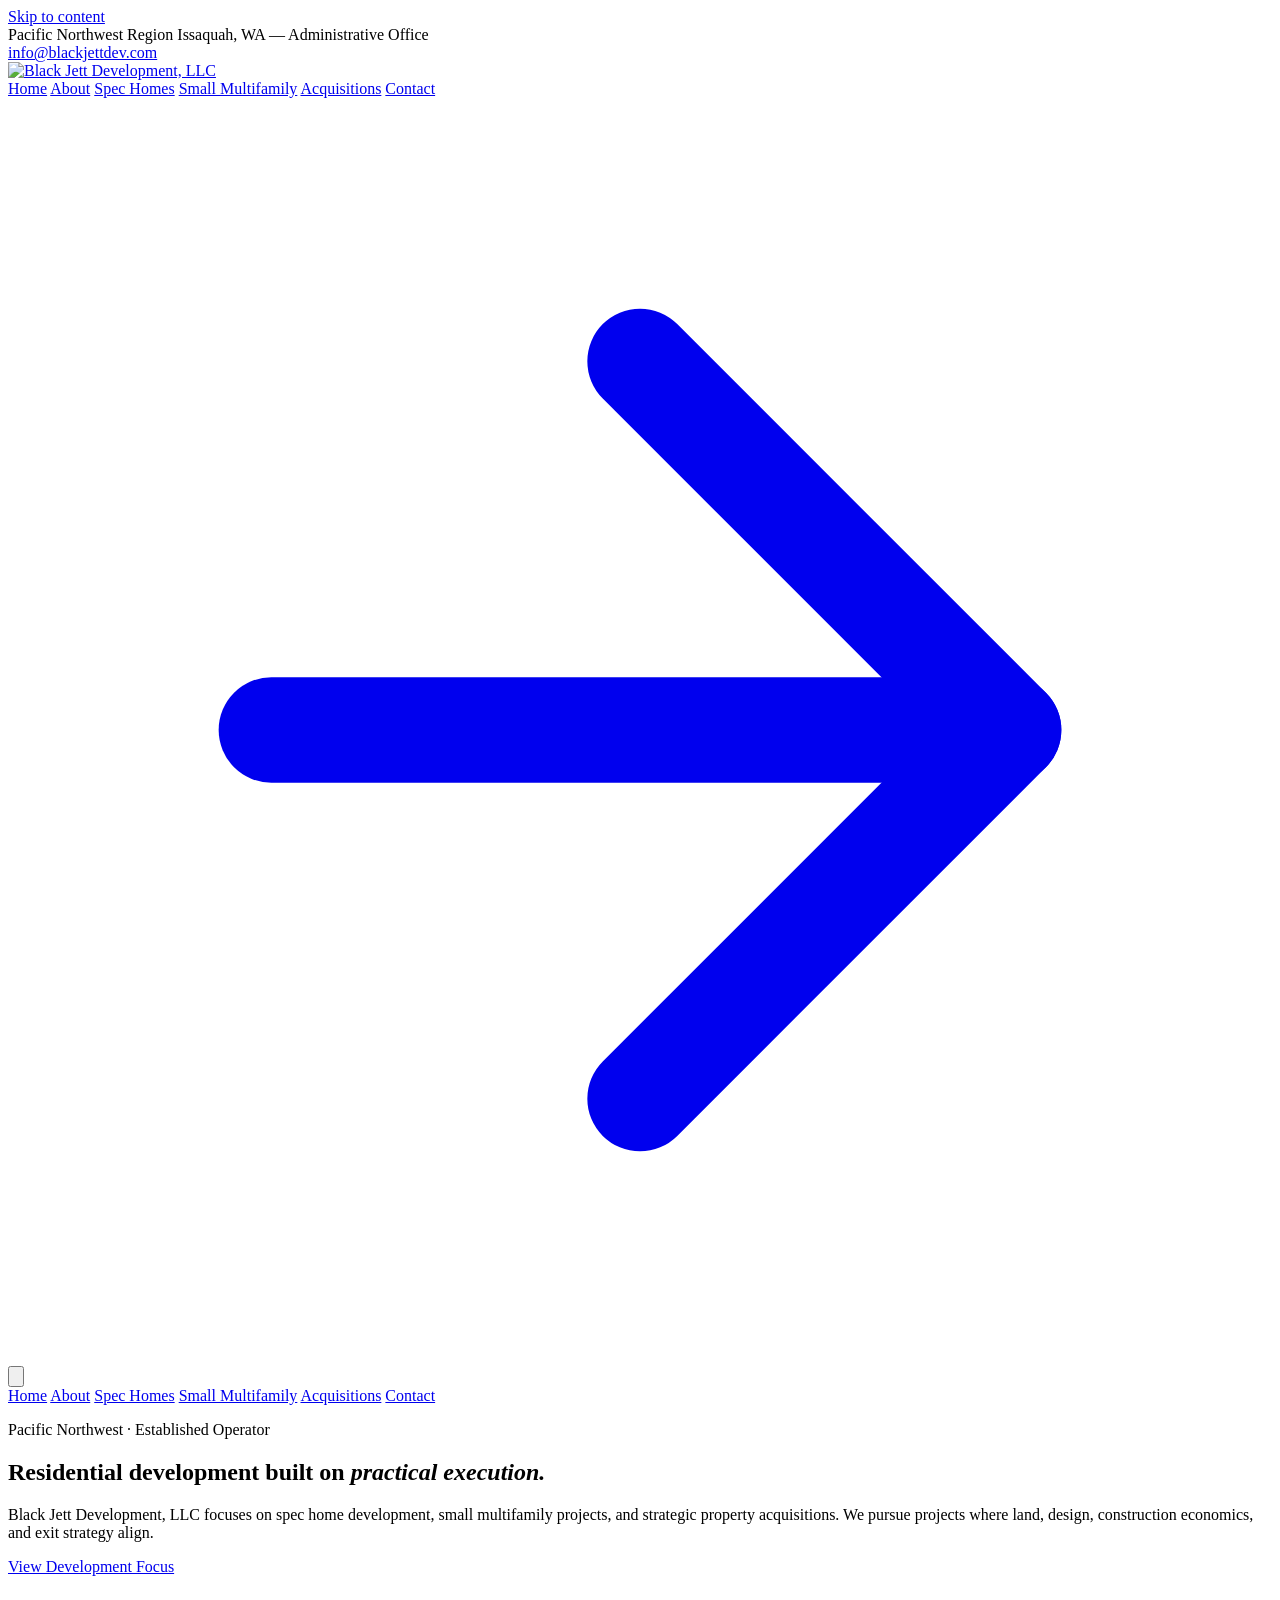
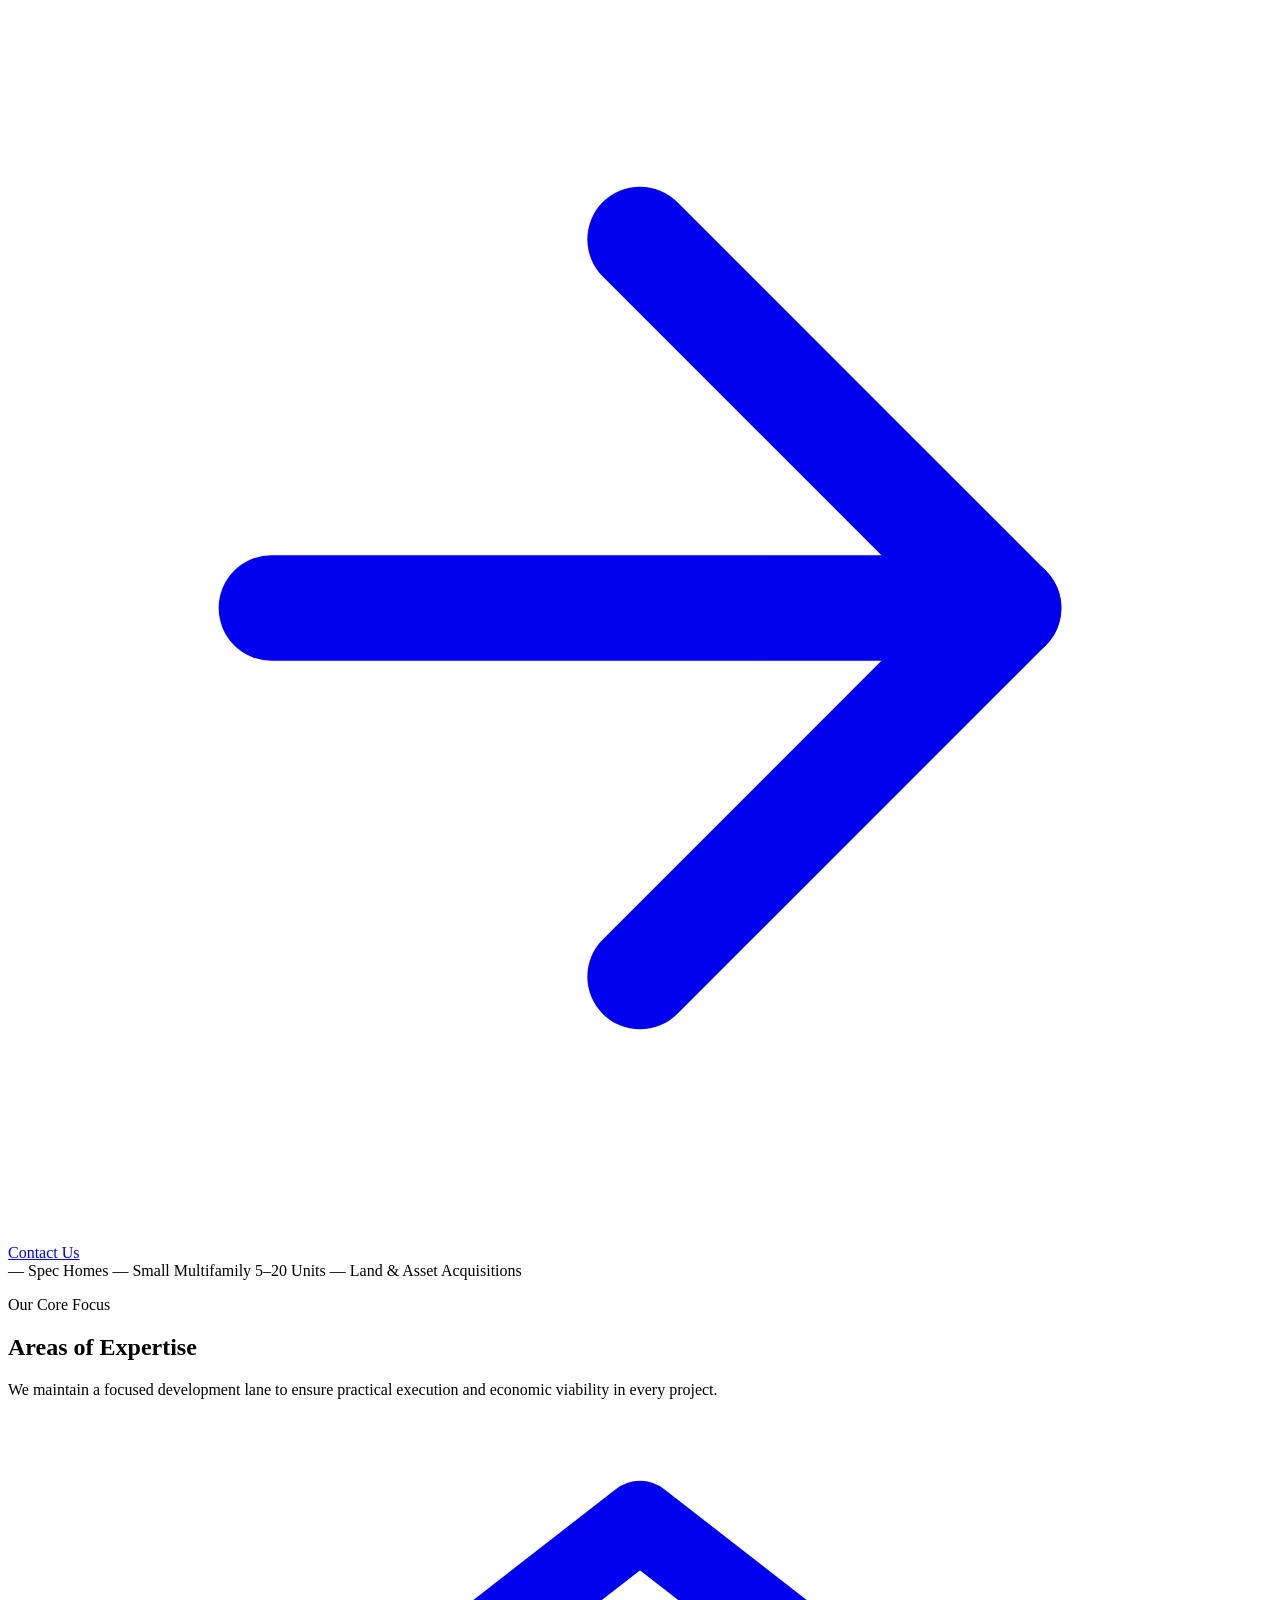
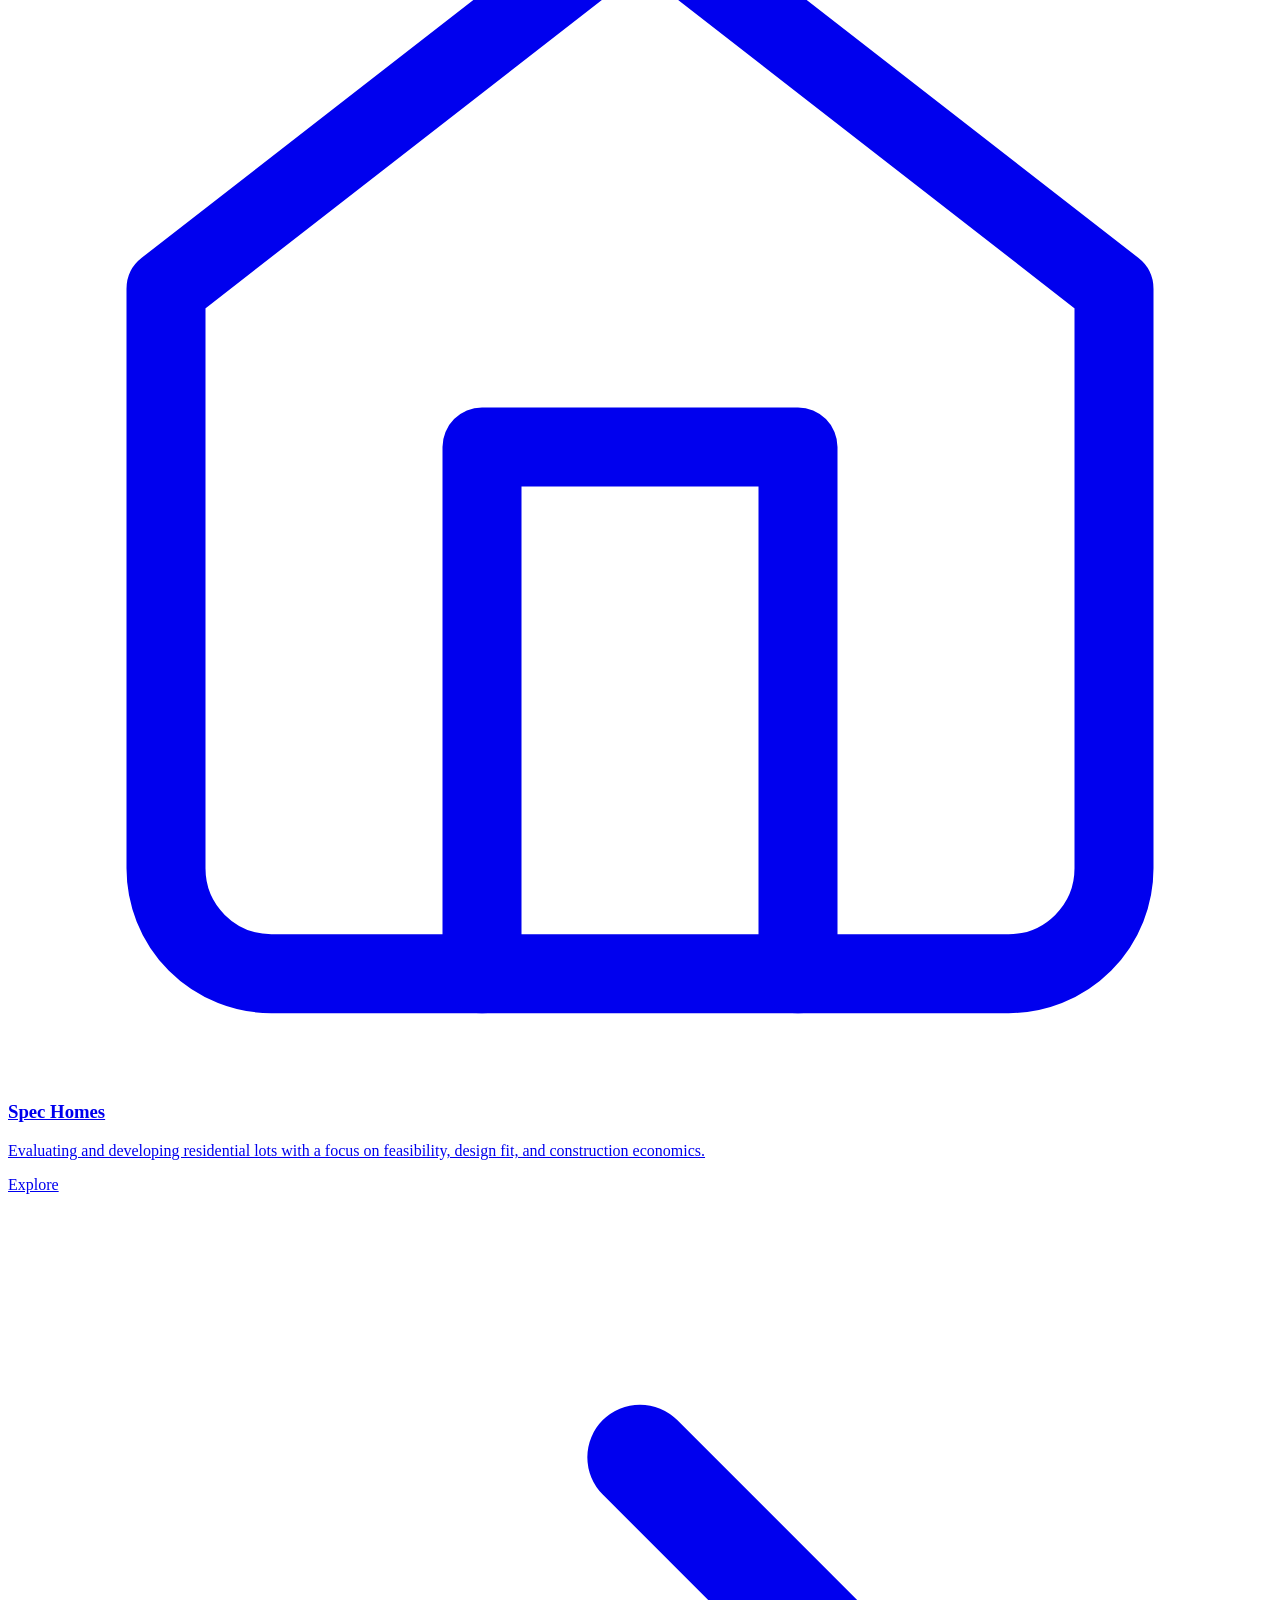
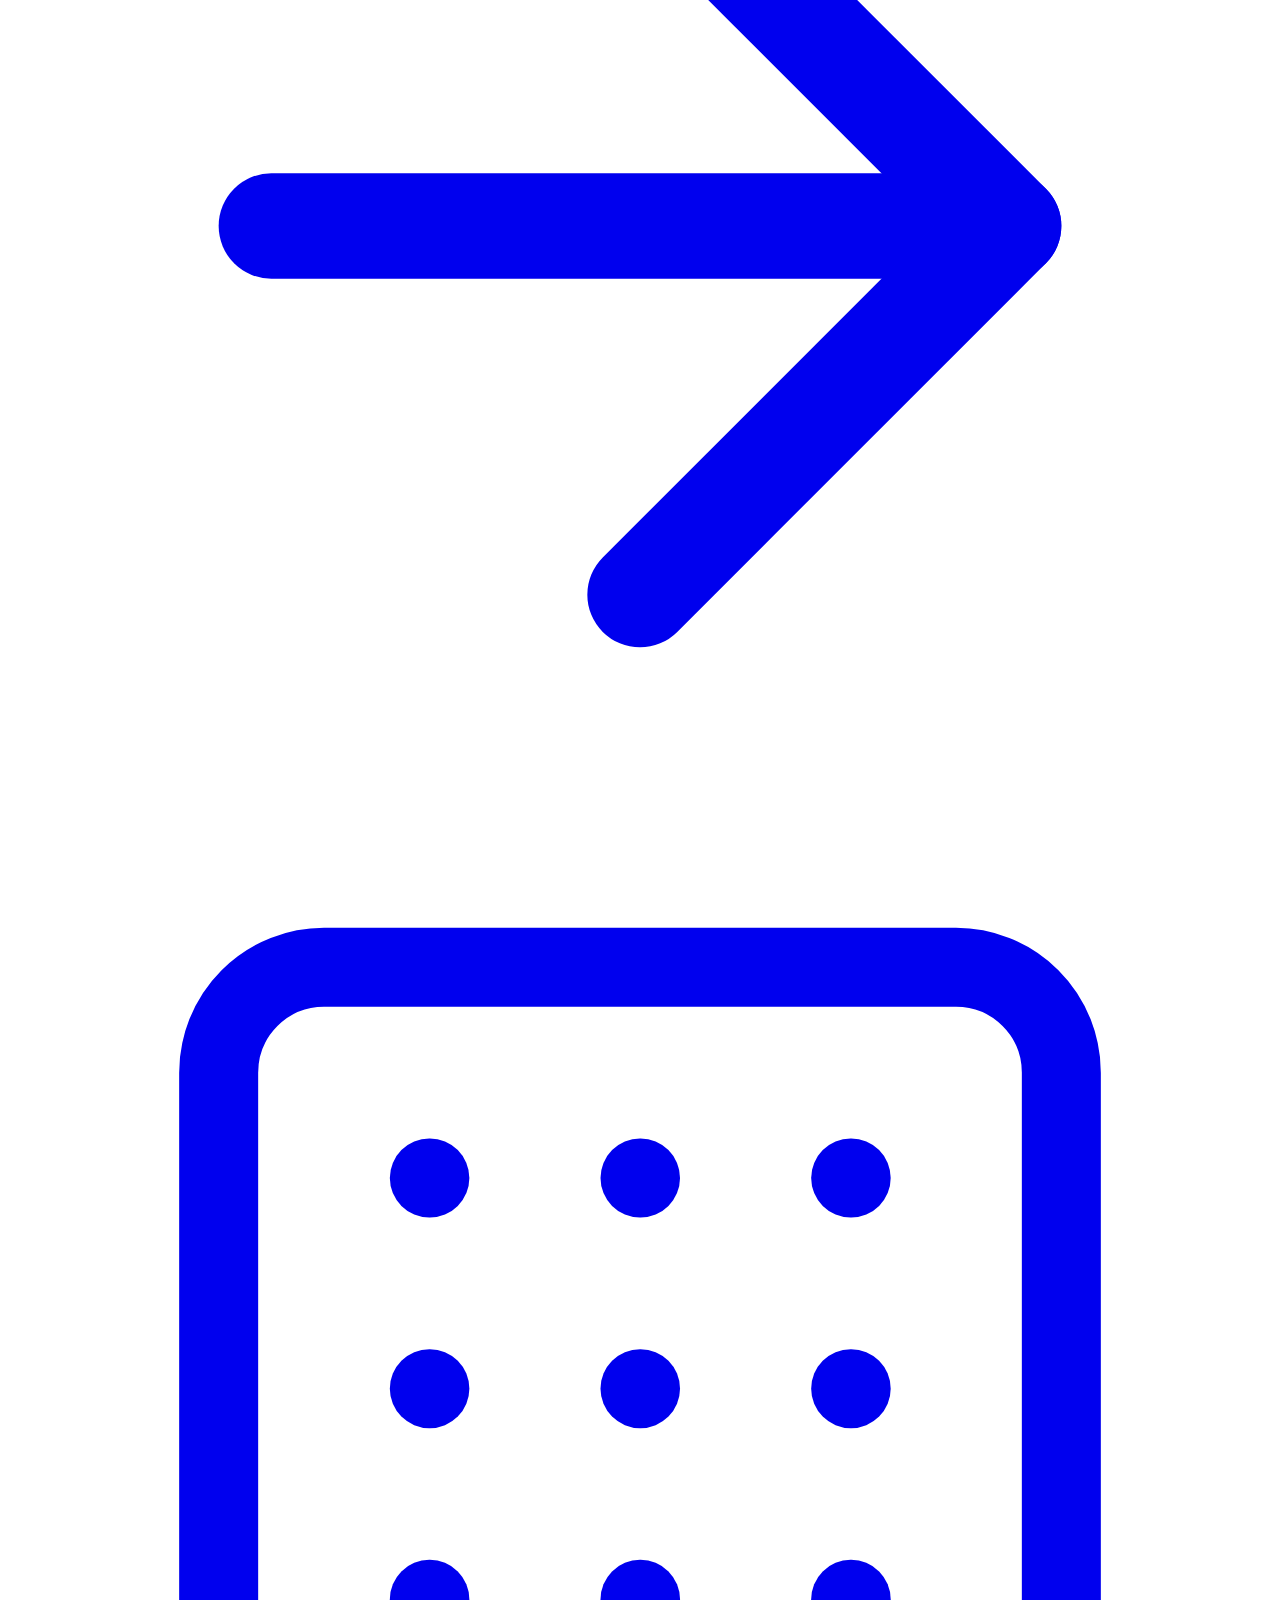
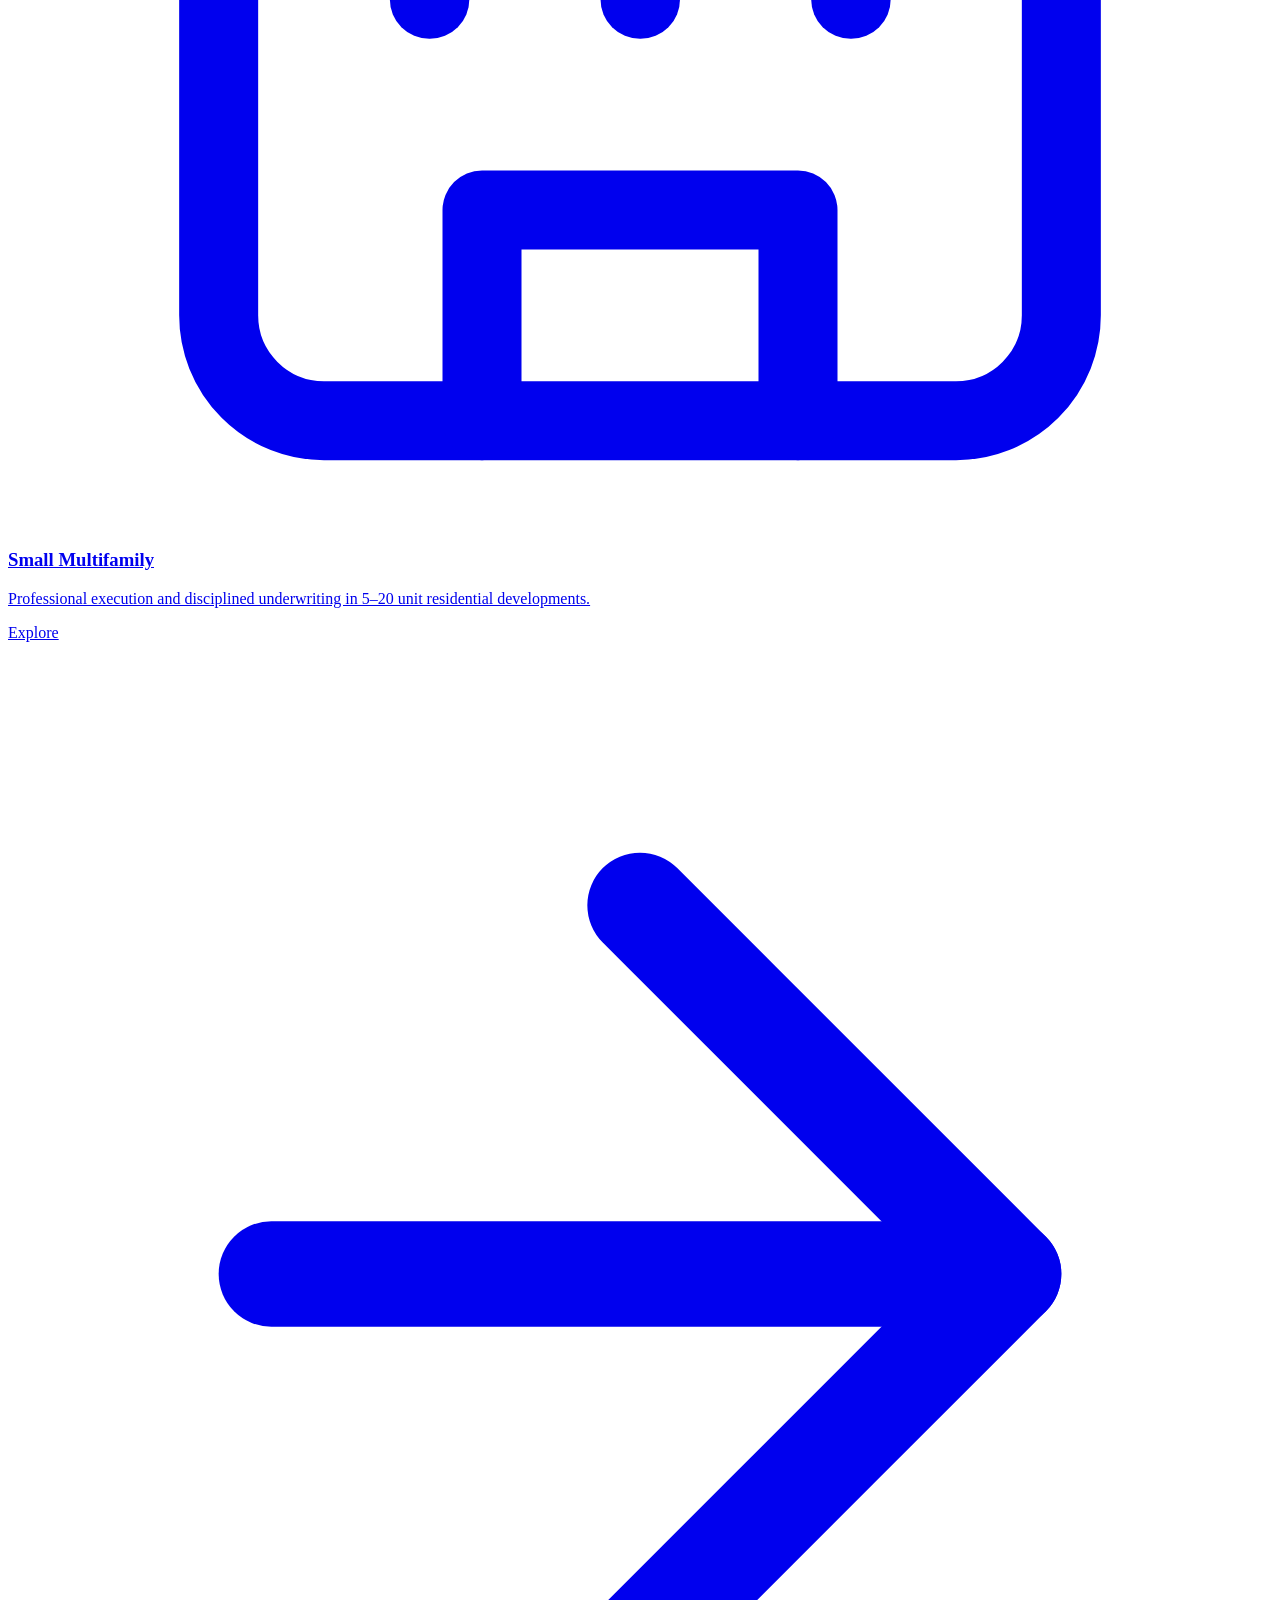
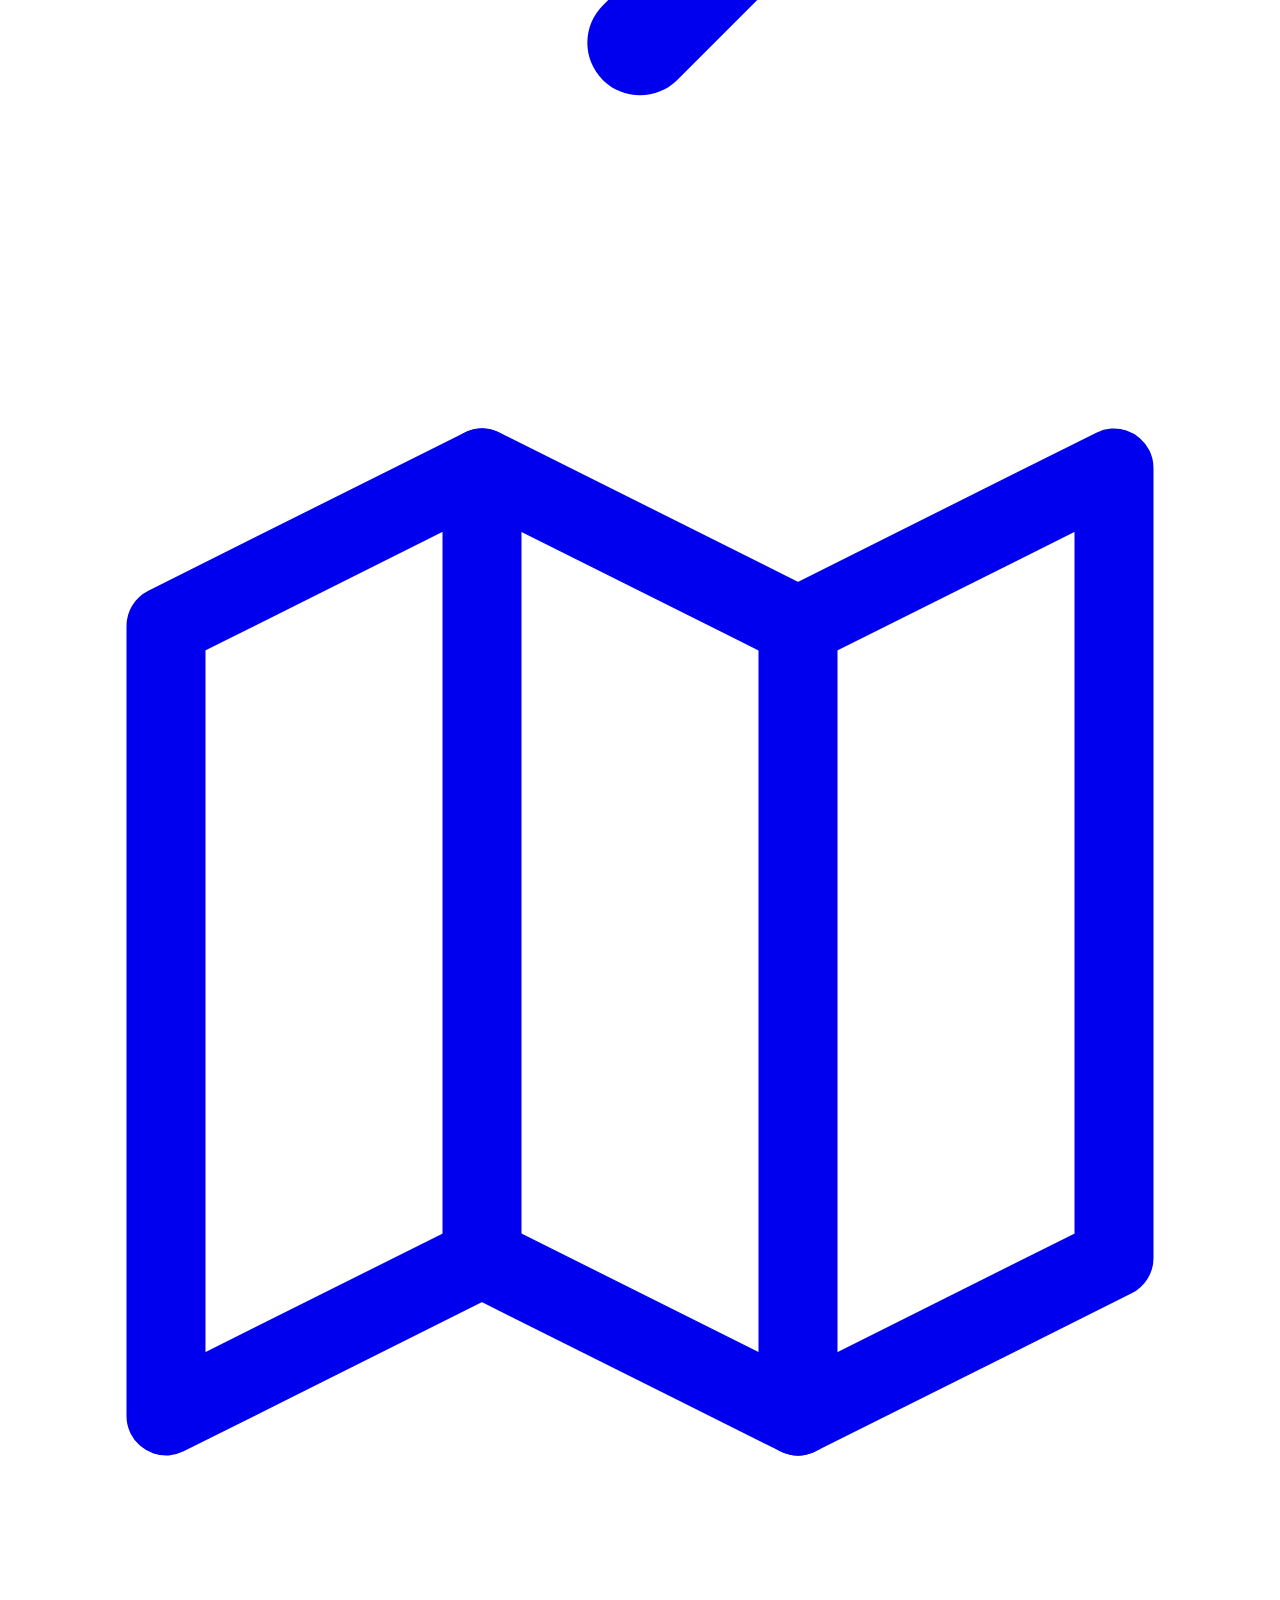
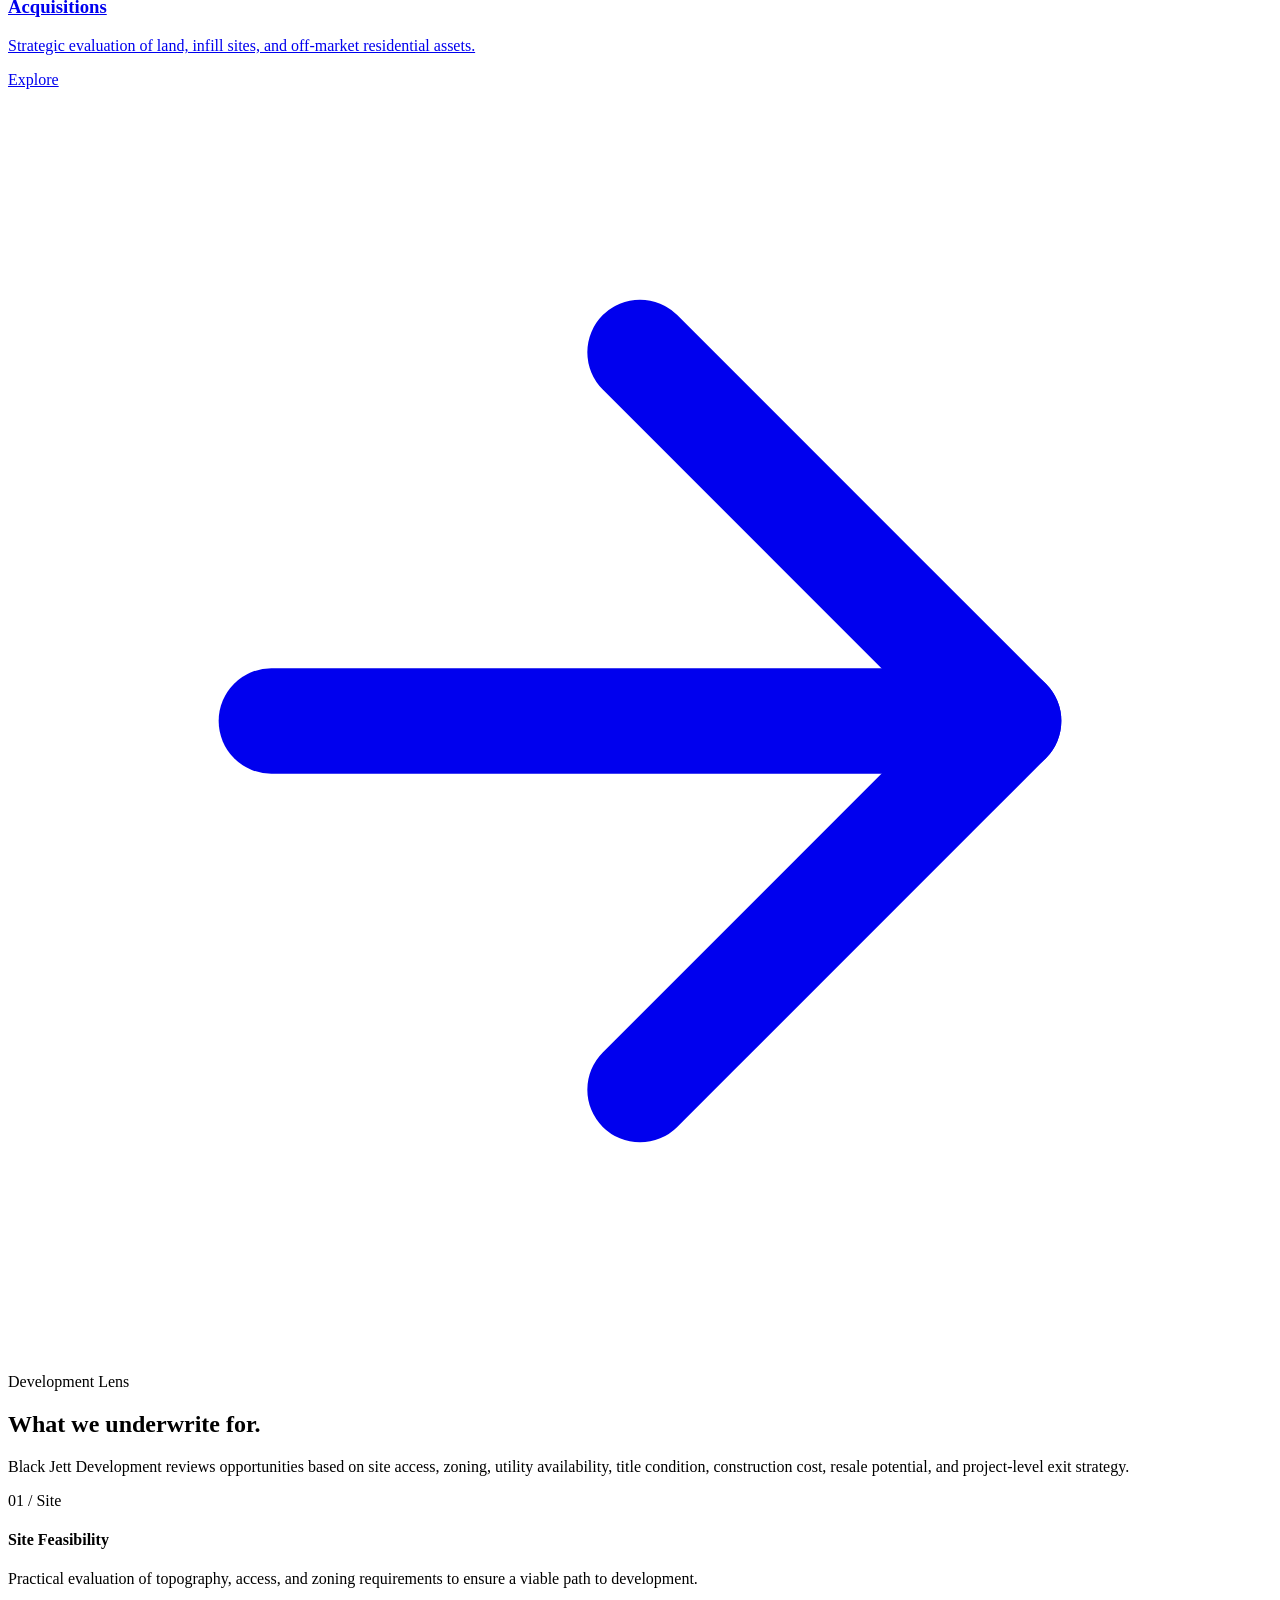
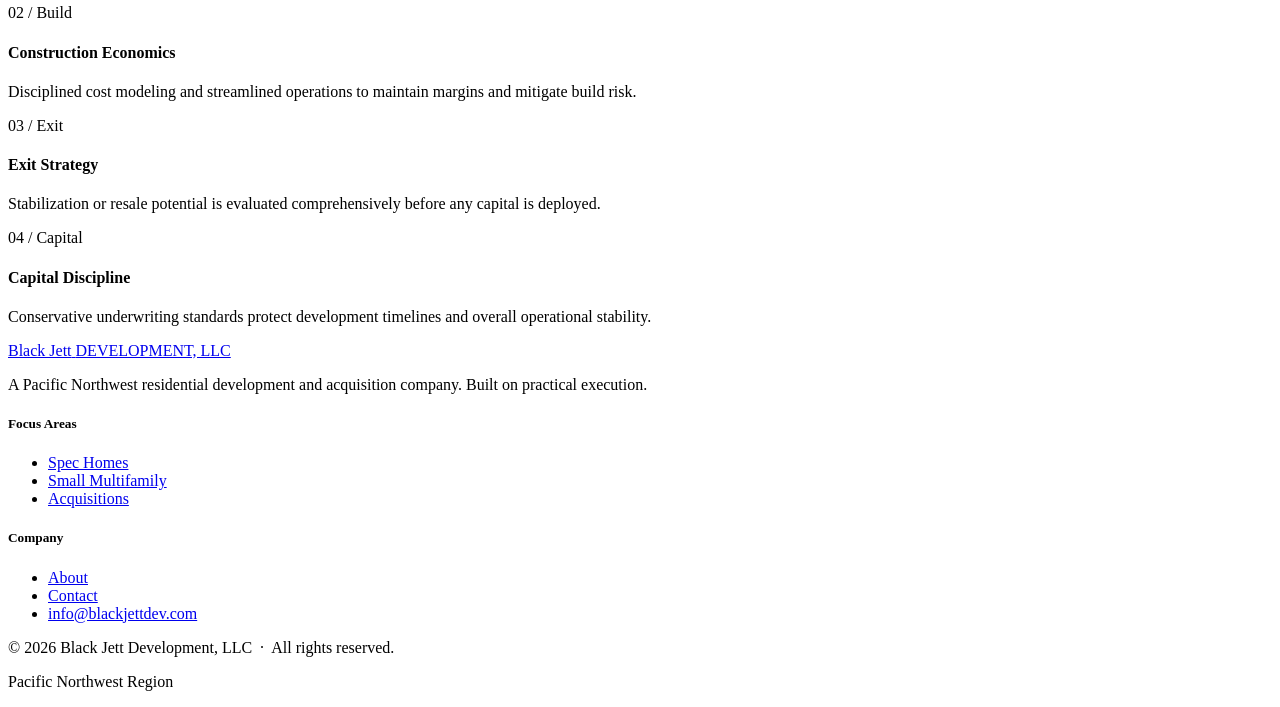
==== index.html @ 03ad82ea "Initial Black Jett Development website" ====
<!DOCTYPE html>
<html lang="en">
<head>
  <meta charset="UTF-8">
  <meta name="viewport" content="width=device-width, initial-scale=1">

  <!-- Primary -->
  <title>Black Jett Development, LLC — Residential Development & Acquisitions</title>
  <meta name="description" content="Black Jett Development, LLC is a Pacific Northwest residential development and acquisition company focused on spec homes, small multifamily projects, and strategic property acquisitions.">
  <meta name="author" content="Black Jett Development, LLC">
  <meta name="theme-color" content="#0F1629">
  <link rel="canonical" href="https://blackjettdev.com/">

  <!-- Open Graph -->
  <meta property="og:type" content="website">
  <meta property="og:title" content="Black Jett Development, LLC">
  <meta property="og:description" content="Residential development and acquisition company focused on spec homes, small multifamily projects, and strategic property acquisitions.">
  <meta property="og:url" content="https://blackjettdev.com/">
  <meta property="og:image" content="https://blackjettdev.com/assets/img/og-image.png">
  <meta property="og:site_name" content="Black Jett Development, LLC">

  <!-- Twitter -->
  <meta name="twitter:card" content="summary_large_image">
  <meta name="twitter:title" content="Black Jett Development, LLC">
  <meta name="twitter:description" content="Residential development and acquisition company focused on spec homes, small multifamily, and strategic property acquisitions.">
  <meta name="twitter:image" content="https://blackjettdev.com/assets/img/og-image.png">

  <!-- Icons -->
  <link rel="icon" type="image/png" href="/assets/img/bjd-logo.png">
  <link rel="apple-touch-icon" href="/assets/img/bjd-logo.png">

  <!-- Stylesheet -->
    <link rel="preload" href="/assets/fonts/plex-sans-400.woff2" as="font" type="font/woff2" crossorigin>
  <link rel="preload" href="/assets/fonts/fraunces-600-normal.woff2" as="font" type="font/woff2" crossorigin>
  <link rel="stylesheet" href="/assets/css/styles.css">
  <!-- Structured data: Organization -->
  <script type="application/ld+json">
  {
    "@context": "https://schema.org",
    "@type": "Organization",
    "name": "Black Jett Development, LLC",
    "url": "https://blackjettdev.com/",
    "logo": "https://blackjettdev.com/assets/img/bjd-logo.png",
    "description": "Residential development and acquisition company focused on spec homes, small multifamily projects, and strategic property acquisitions.",
    "areaServed": "Pacific Northwest, United States",
    "address": {
      "@type": "PostalAddress",
      "streetAddress": "14401 Issaquah-Hobart Rd SE, Suite 205E",
      "addressLocality": "Issaquah",
      "addressRegion": "WA",
      "postalCode": "98027",
      "addressCountry": "US"
    },
    "contactPoint": {
      "@type": "ContactPoint",
      "contactType": "general inquiries",
      "email": "info@blackjettdev.com"
    }
  }
  </script>
</head>
<body>
  <a class="skip-link" href="#main">Skip to content</a>

  <!-- ============== Header ============================== -->
  <header class="site-header">
    <div class="utility-bar">
      <div class="container">
        <div class="utility-meta">
          <span>Pacific Northwest Region</span>
          <span class="dot" aria-hidden="true"></span>
          <span>Issaquah, WA — Administrative Office</span>
        </div>
        <a href="mailto:info@blackjettdev.com">info@blackjettdev.com</a>
      </div>
    </div>

    <nav class="container nav" aria-label="Primary">
      <a href="/" class="brand" aria-label="Black Jett Development, LLC — Home">
        <img src="/assets/img/bjd-logo.png" alt="Black Jett Development, LLC">
      </a>

      <div class="nav-menu">
        <a href="/" class="is-active">Home</a>
        <a href="/about/">About</a>
        <a href="/spec-homes/">Spec Homes</a>
        <a href="/small-multifamily/">Small Multifamily</a>
        <a href="/acquisitions/">Acquisitions</a>
        <a href="/contact/" class="nav-cta">Contact
          <svg viewBox="0 0 24 24" fill="none" stroke="currentColor" stroke-width="2" stroke-linecap="round" stroke-linejoin="round" aria-hidden="true"><path d="M5 12h14"/><path d="m12 5 7 7-7 7"/></svg>
        </a>
      </div>

      <button class="nav-toggle" data-nav-toggle aria-controls="mobile-menu" aria-expanded="false" aria-label="Toggle navigation menu">
        <svg data-icon="menu" viewBox="0 0 24 24" fill="none" stroke="currentColor" stroke-width="1.75" stroke-linecap="round" stroke-linejoin="round"><line x1="4" y1="7" x2="20" y2="7"/><line x1="4" y1="12" x2="20" y2="12"/><line x1="4" y1="17" x2="20" y2="17"/></svg>
        <svg data-icon="close" style="display:none" viewBox="0 0 24 24" fill="none" stroke="currentColor" stroke-width="1.75" stroke-linecap="round" stroke-linejoin="round"><path d="M18 6 6 18"/><path d="m6 6 12 12"/></svg>
      </button>
    </nav>

    <div class="mobile-menu" id="mobile-menu" data-mobile-menu>
      <div class="container">
        <a href="/" class="is-active">Home</a>
        <a href="/about/">About</a>
        <a href="/spec-homes/">Spec Homes</a>
        <a href="/small-multifamily/">Small Multifamily</a>
        <a href="/acquisitions/">Acquisitions</a>
        <a href="/contact/">Contact</a>
      </div>
    </div>
  </header>

  <main id="main">

    <!-- ============== Hero ============================== -->
    <section class="hero">
      <div class="container">
        <div class="hero-content">
          <p class="eyebrow hero-eyebrow">Pacific Northwest &middot; Established Operator</p>
          <h1>Residential development built on <em>practical execution.</em></h1>
          <p class="hero-lede">
            Black Jett Development, LLC focuses on spec home development, small multifamily projects, and strategic property acquisitions. We pursue projects where land, design, construction economics, and exit strategy align.
          </p>
          <div class="hero-actions">
            <a href="/about/" class="btn btn--primary">
              View Development Focus
              <svg viewBox="0 0 24 24" fill="none" stroke="currentColor" stroke-width="2" stroke-linecap="round" stroke-linejoin="round" aria-hidden="true"><path d="M5 12h14"/><path d="m12 5 7 7-7 7"/></svg>
            </a>
            <a href="/contact/" class="btn btn--ghost">Contact Us</a>
          </div>
        </div>
      </div>

      <div class="hero-meta" aria-hidden="true">
        <span class="meta-line">— Spec Homes</span>
        <span class="meta-line">— Small Multifamily 5–20 Units</span>
        <span class="meta-line">— Land &amp; Asset Acquisitions</span>
      </div>
    </section>

    <!-- ============== Areas of Expertise ============================== -->
    <section class="section section--blueprint-grid">
      <div class="container">
        <header class="section-head section-head--center">
          <p class="eyebrow">Our Core Focus</p>
          <h2>Areas of Expertise</h2>
          <p class="lede">
            We maintain a focused development lane to ensure practical execution and economic viability in every project.
          </p>
        </header>

        <div class="focus-grid">
          <a href="/spec-homes/" class="focus-card">
            <div class="icon" aria-hidden="true">
              <svg viewBox="0 0 24 24" fill="none" stroke="currentColor" stroke-width="1.5" stroke-linecap="round" stroke-linejoin="round"><path d="m3 9 9-7 9 7v11a2 2 0 0 1-2 2H5a2 2 0 0 1-2-2z"/><polyline points="9 22 9 12 15 12 15 22"/></svg>
            </div>
            <h3>Spec Homes</h3>
            <p>Evaluating and developing residential lots with a focus on feasibility, design fit, and construction economics.</p>
            <span class="arrow">Explore <svg viewBox="0 0 24 24" fill="none" stroke="currentColor" stroke-width="2" stroke-linecap="round" stroke-linejoin="round"><path d="M5 12h14"/><path d="m12 5 7 7-7 7"/></svg></span>
          </a>

          <a href="/small-multifamily/" class="focus-card">
            <div class="icon" aria-hidden="true">
              <svg viewBox="0 0 24 24" fill="none" stroke="currentColor" stroke-width="1.5" stroke-linecap="round" stroke-linejoin="round"><rect width="16" height="20" x="4" y="2" rx="2"/><path d="M9 22v-4h6v4"/><path d="M8 6h.01"/><path d="M16 6h.01"/><path d="M12 6h.01"/><path d="M12 10h.01"/><path d="M12 14h.01"/><path d="M16 10h.01"/><path d="M16 14h.01"/><path d="M8 10h.01"/><path d="M8 14h.01"/></svg>
            </div>
            <h3>Small Multifamily</h3>
            <p>Professional execution and disciplined underwriting in 5–20 unit residential developments.</p>
            <span class="arrow">Explore <svg viewBox="0 0 24 24" fill="none" stroke="currentColor" stroke-width="2" stroke-linecap="round" stroke-linejoin="round"><path d="M5 12h14"/><path d="m12 5 7 7-7 7"/></svg></span>
          </a>

          <a href="/acquisitions/" class="focus-card">
            <div class="icon" aria-hidden="true">
              <svg viewBox="0 0 24 24" fill="none" stroke="currentColor" stroke-width="1.5" stroke-linecap="round" stroke-linejoin="round"><polygon points="3 6 9 3 15 6 21 3 21 18 15 21 9 18 3 21"/><line x1="9" y1="3" x2="9" y2="18"/><line x1="15" y1="6" x2="15" y2="21"/></svg>
            </div>
            <h3>Acquisitions</h3>
            <p>Strategic evaluation of land, infill sites, and off-market residential assets.</p>
            <span class="arrow">Explore <svg viewBox="0 0 24 24" fill="none" stroke="currentColor" stroke-width="2" stroke-linecap="round" stroke-linejoin="round"><path d="M5 12h14"/><path d="m12 5 7 7-7 7"/></svg></span>
          </a>
        </div>
      </div>
    </section>

    <!-- ============== Development Lens ============================== -->
    <section class="section section--paper">
      <div class="container">
        <header class="section-head section-head--center">
          <p class="eyebrow">Development Lens</p>
          <h2>What we underwrite for.</h2>
          <p class="lede">
            Black Jett Development reviews opportunities based on site access, zoning, utility availability, title condition, construction cost, resale potential, and project-level exit strategy.
          </p>
        </header>

        <div class="criteria-grid">
          <article class="criteria">
            <span class="num">01 / Site</span>
            <h4>Site Feasibility</h4>
            <p>Practical evaluation of topography, access, and zoning requirements to ensure a viable path to development.</p>
          </article>
          <article class="criteria">
            <span class="num">02 / Build</span>
            <h4>Construction Economics</h4>
            <p>Disciplined cost modeling and streamlined operations to maintain margins and mitigate build risk.</p>
          </article>
          <article class="criteria">
            <span class="num">03 / Exit</span>
            <h4>Exit Strategy</h4>
            <p>Stabilization or resale potential is evaluated comprehensively before any capital is deployed.</p>
          </article>
          <article class="criteria">
            <span class="num">04 / Capital</span>
            <h4>Capital Discipline</h4>
            <p>Conservative underwriting standards protect development timelines and overall operational stability.</p>
          </article>
        </div>
      </div>
    </section>

  </main>

  <!-- ============== Footer ============================== -->
  <footer class="site-footer">
    <div class="container">
      <div class="footer-top">
        <div class="footer-brand">
          <a href="/" class="footer-wordmark" aria-label="Black Jett Development, LLC — Home">
            <span class="wm-name">Black Jett</span>
            <span class="wm-tag">DEVELOPMENT, LLC</span>
          </a>
          <p>A Pacific Northwest residential development and acquisition company. Built on practical execution.</p>
        </div>
        <div class="footer-col">
          <h5>Focus Areas</h5>
          <ul>
            <li><a href="/spec-homes/">Spec Homes</a></li>
            <li><a href="/small-multifamily/">Small Multifamily</a></li>
            <li><a href="/acquisitions/">Acquisitions</a></li>
          </ul>
        </div>
        <div class="footer-col">
          <h5>Company</h5>
          <ul>
            <li><a href="/about/">About</a></li>
            <li><a href="/contact/">Contact</a></li>
            <li><a href="mailto:info@blackjettdev.com">info@blackjettdev.com</a></li>
          </ul>
        </div>
      </div>
      <div class="footer-bottom">
        <p>&copy; <span data-year>2026</span> Black Jett Development, LLC &nbsp;·&nbsp; All rights reserved.</p>
        <p>Pacific Northwest Region</p>
      </div>
    </div>
  </footer>

  <script src="/assets/js/main.js" defer></script>
</body>
</html>
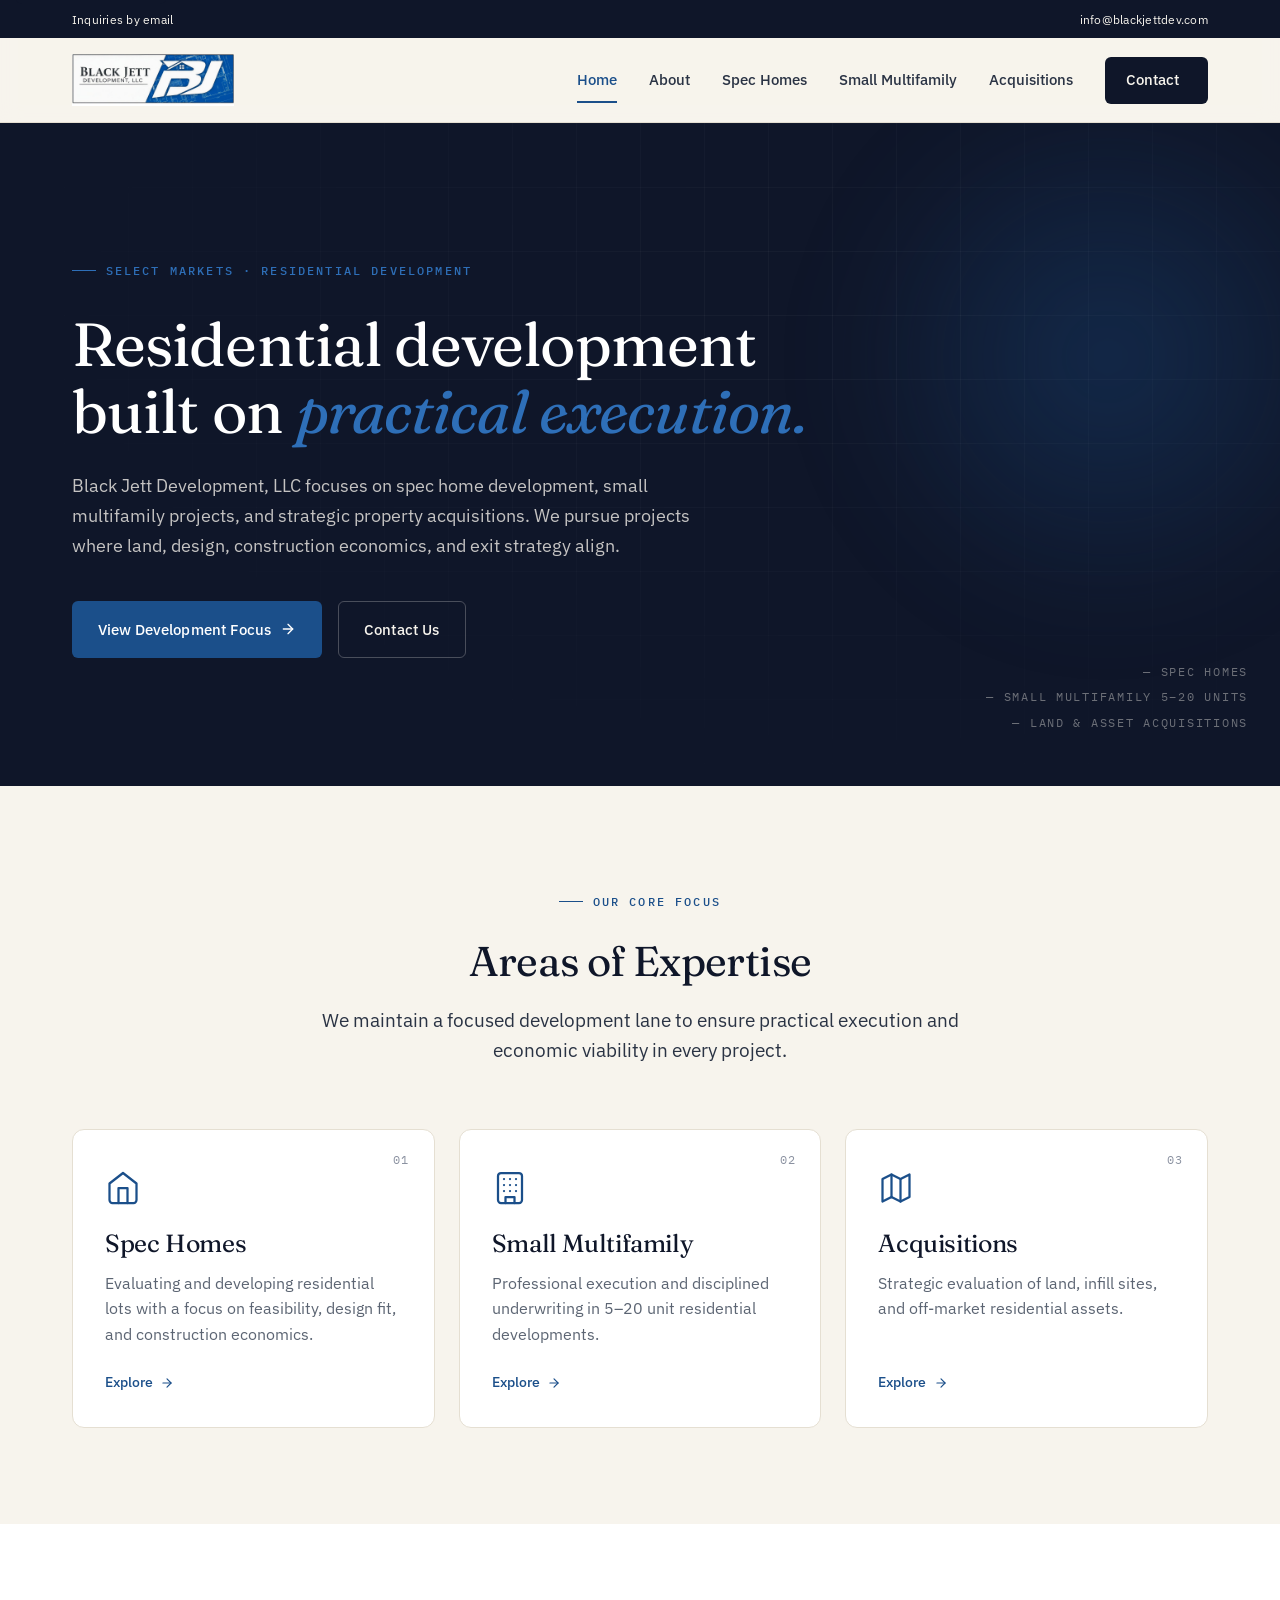
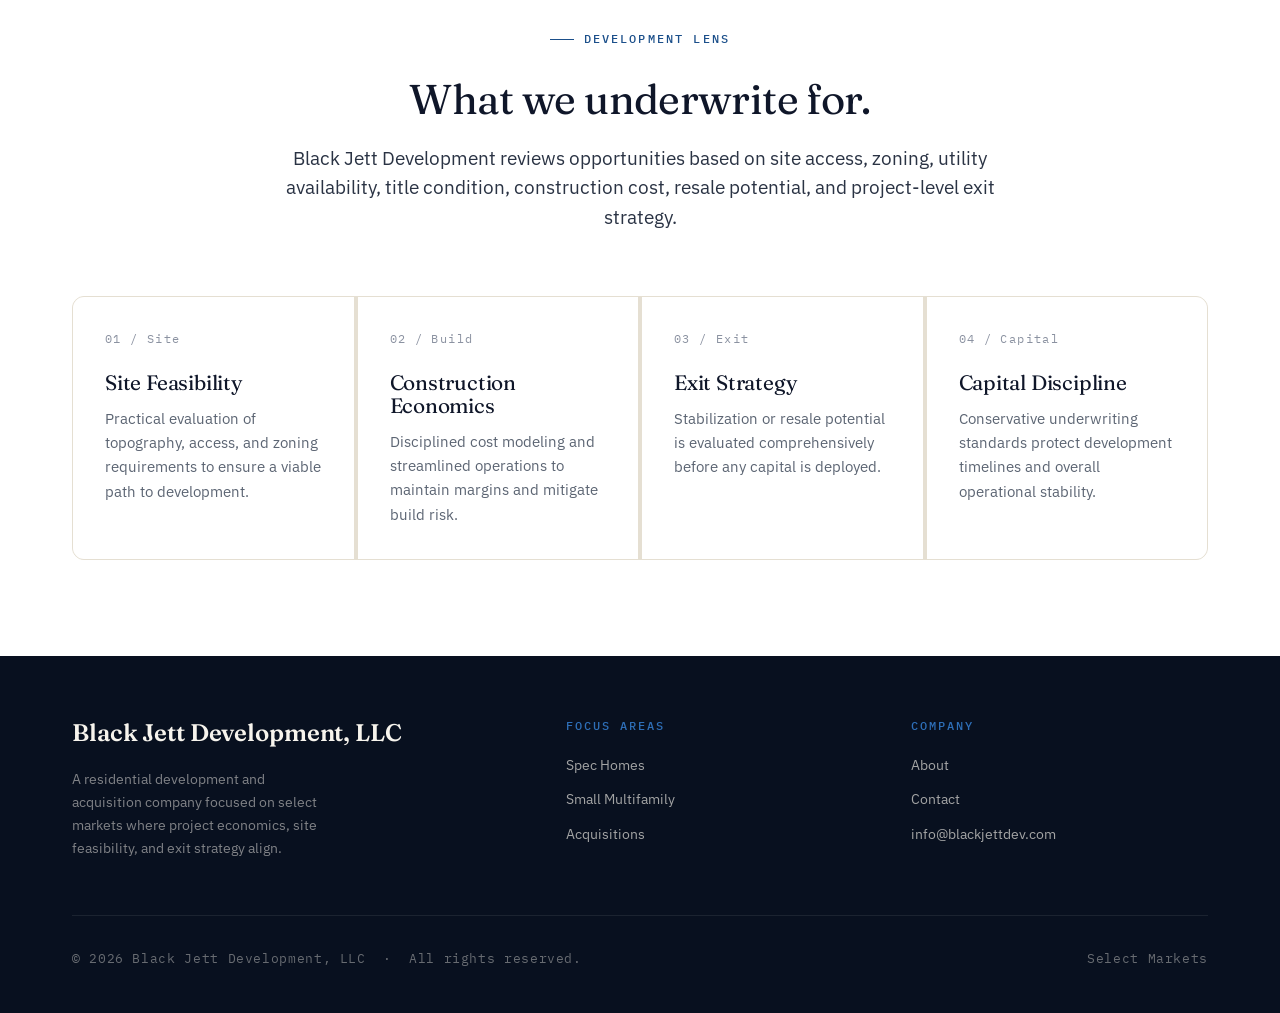
==== commit 7aae545e: "Fix directory structure" ====
--- a/index.html
+++ b/index.html
@@ -6,7 +6,7 @@
 
   <!-- Primary -->
   <title>Black Jett Development, LLC — Residential Development & Acquisitions</title>
-  <meta name="description" content="Black Jett Development, LLC is a Pacific Northwest residential development and acquisition company focused on spec homes, small multifamily projects, and strategic property acquisitions.">
+  <meta name="description" content="Black Jett Development, LLC is a residential development and acquisition company focused on spec homes, small multifamily projects, and strategic property acquisitions in select markets.">
   <meta name="author" content="Black Jett Development, LLC">
   <meta name="theme-color" content="#0F1629">
   <link rel="canonical" href="https://blackjettdev.com/">
@@ -42,7 +42,7 @@
     "url": "https://blackjettdev.com/",
     "logo": "https://blackjettdev.com/assets/img/bjd-logo.png",
     "description": "Residential development and acquisition company focused on spec homes, small multifamily projects, and strategic property acquisitions.",
-    "areaServed": "Pacific Northwest, United States",
+    "areaServed": "United States",
     "address": {
       "@type": "PostalAddress",
       "streetAddress": "14401 Issaquah-Hobart Rd SE, Suite 205E",
@@ -67,9 +67,7 @@
     <div class="utility-bar">
       <div class="container">
         <div class="utility-meta">
-          <span>Pacific Northwest Region</span>
-          <span class="dot" aria-hidden="true"></span>
-          <span>Issaquah, WA — Administrative Office</span>
+          <span>Inquiries by email</span>
         </div>
         <a href="mailto:info@blackjettdev.com">info@blackjettdev.com</a>
       </div>
@@ -115,7 +113,7 @@
     <section class="hero">
       <div class="container">
         <div class="hero-content">
-          <p class="eyebrow hero-eyebrow">Pacific Northwest &middot; Established Operator</p>
+          <p class="eyebrow hero-eyebrow">Select Markets &middot; Residential Development</p>
           <h1>Residential development built on <em>practical execution.</em></h1>
           <p class="hero-lede">
             Black Jett Development, LLC focuses on spec home development, small multifamily projects, and strategic property acquisitions. We pursue projects where land, design, construction economics, and exit strategy align.
@@ -223,10 +221,9 @@
       <div class="footer-top">
         <div class="footer-brand">
           <a href="/" class="footer-wordmark" aria-label="Black Jett Development, LLC — Home">
-            <span class="wm-name">Black Jett</span>
-            <span class="wm-tag">DEVELOPMENT, LLC</span>
-          </a>
-          <p>A Pacific Northwest residential development and acquisition company. Built on practical execution.</p>
+            <span class="wm-name">Black Jett Development, LLC</span>
+          </a>
+          <p>A residential development and acquisition company focused on select markets where project economics, site feasibility, and exit strategy align.</p>
         </div>
         <div class="footer-col">
           <h5>Focus Areas</h5>
@@ -247,7 +244,7 @@
       </div>
       <div class="footer-bottom">
         <p>&copy; <span data-year>2026</span> Black Jett Development, LLC &nbsp;·&nbsp; All rights reserved.</p>
-        <p>Pacific Northwest Region</p>
+        <p>Select Markets</p>
       </div>
     </div>
   </footer>
--- a/assets/css/styles.css
+++ b/assets/css/styles.css
@@ -0,0 +1,1243 @@
+/* =============================================================
+   Black Jett Development, LLC
+   Stylesheet — hand-crafted, zero external dependencies.
+   All fonts self-hosted under /assets/fonts/ (OFL licensed).
+   ============================================================= */
+
+/* ------- Self-hosted fonts ----------------------------------- */
+/* Fraunces — display serif. Latin subset, weights 400–700, normal + italic. */
+@font-face {
+  font-family: "Fraunces";
+  font-style: normal;
+  font-weight: 400;
+  font-display: swap;
+  src: url("/assets/fonts/fraunces-400-normal.woff2") format("woff2");
+}
+@font-face {
+  font-family: "Fraunces";
+  font-style: italic;
+  font-weight: 400;
+  font-display: swap;
+  src: url("/assets/fonts/fraunces-400-italic.woff2") format("woff2");
+}
+@font-face {
+  font-family: "Fraunces";
+  font-style: normal;
+  font-weight: 500;
+  font-display: swap;
+  src: url("/assets/fonts/fraunces-500-normal.woff2") format("woff2");
+}
+@font-face {
+  font-family: "Fraunces";
+  font-style: italic;
+  font-weight: 500;
+  font-display: swap;
+  src: url("/assets/fonts/fraunces-500-italic.woff2") format("woff2");
+}
+@font-face {
+  font-family: "Fraunces";
+  font-style: normal;
+  font-weight: 600;
+  font-display: swap;
+  src: url("/assets/fonts/fraunces-600-normal.woff2") format("woff2");
+}
+@font-face {
+  font-family: "Fraunces";
+  font-style: italic;
+  font-weight: 600;
+  font-display: swap;
+  src: url("/assets/fonts/fraunces-600-italic.woff2") format("woff2");
+}
+@font-face {
+  font-family: "Fraunces";
+  font-style: normal;
+  font-weight: 700;
+  font-display: swap;
+  src: url("/assets/fonts/fraunces-700-normal.woff2") format("woff2");
+}
+@font-face {
+  font-family: "Fraunces";
+  font-style: italic;
+  font-weight: 700;
+  font-display: swap;
+  src: url("/assets/fonts/fraunces-700-italic.woff2") format("woff2");
+}
+
+/* IBM Plex Sans — body. Latin subset, weights 300–700, normal. */
+@font-face {
+  font-family: "IBM Plex Sans";
+  font-style: normal;
+  font-weight: 300;
+  font-display: swap;
+  src: url("/assets/fonts/plex-sans-300.woff2") format("woff2");
+}
+@font-face {
+  font-family: "IBM Plex Sans";
+  font-style: normal;
+  font-weight: 400;
+  font-display: swap;
+  src: url("/assets/fonts/plex-sans-400.woff2") format("woff2");
+}
+@font-face {
+  font-family: "IBM Plex Sans";
+  font-style: normal;
+  font-weight: 500;
+  font-display: swap;
+  src: url("/assets/fonts/plex-sans-500.woff2") format("woff2");
+}
+@font-face {
+  font-family: "IBM Plex Sans";
+  font-style: normal;
+  font-weight: 600;
+  font-display: swap;
+  src: url("/assets/fonts/plex-sans-600.woff2") format("woff2");
+}
+@font-face {
+  font-family: "IBM Plex Sans";
+  font-style: normal;
+  font-weight: 700;
+  font-display: swap;
+  src: url("/assets/fonts/plex-sans-700.woff2") format("woff2");
+}
+
+/* IBM Plex Mono — accent. Latin subset, weights 400 + 500. */
+@font-face {
+  font-family: "IBM Plex Mono";
+  font-style: normal;
+  font-weight: 400;
+  font-display: swap;
+  src: url("/assets/fonts/plex-mono-400.woff2") format("woff2");
+}
+@font-face {
+  font-family: "IBM Plex Mono";
+  font-style: normal;
+  font-weight: 500;
+  font-display: swap;
+  src: url("/assets/fonts/plex-mono-500.woff2") format("woff2");
+}
+
+/* ------- Design Tokens --------------------------------------- */
+:root {
+  /* Color */
+  --ink: #0F1629;
+  --ink-soft: #2A3344;
+  --slate: #5C6573;
+  --slate-light: #8B92A1;
+  --line: #E5DFD2;
+  --line-soft: #EDE7DA;
+  --bone: #F7F4ED;
+  --bone-dark: #EFEADD;
+  --paper: #FFFFFF;
+  --cream: #FBF8F1;
+
+  --blueprint: #1B4F8A;
+  --blueprint-dark: #0E3563;
+  --blueprint-light: #2E6FB8;
+  --blueprint-pale: #E8EFF7;
+
+  /* Type */
+  --font-display: "Fraunces", "Times New Roman", Georgia, serif;
+  --font-body: "IBM Plex Sans", system-ui, -apple-system, "Segoe UI", sans-serif;
+  --font-mono: "IBM Plex Mono", ui-monospace, "SF Mono", Menlo, monospace;
+
+  /* Spacing — used as multipliers throughout */
+  --space-1: 0.25rem;
+  --space-2: 0.5rem;
+  --space-3: 0.75rem;
+  --space-4: 1rem;
+  --space-5: 1.25rem;
+  --space-6: 1.5rem;
+  --space-8: 2rem;
+  --space-10: 2.5rem;
+  --space-12: 3rem;
+  --space-16: 4rem;
+  --space-20: 5rem;
+  --space-24: 6rem;
+  --space-32: 8rem;
+
+  /* Layout */
+  --container: 1200px;
+  --container-narrow: 880px;
+  --radius-sm: 4px;
+  --radius: 6px;
+  --radius-lg: 12px;
+
+  /* Motion */
+  --ease: cubic-bezier(0.22, 1, 0.36, 1);
+  --duration: 280ms;
+}
+
+/* ------- Reset & Base --------------------------------------- */
+*, *::before, *::after { box-sizing: border-box; }
+
+html {
+  scroll-behavior: smooth;
+  -webkit-text-size-adjust: 100%;
+}
+
+body {
+  margin: 0;
+  font-family: var(--font-body);
+  font-size: 17px;
+  line-height: 1.65;
+  color: var(--ink);
+  background: var(--bone);
+  -webkit-font-smoothing: antialiased;
+  -moz-osx-font-smoothing: grayscale;
+  display: flex;
+  flex-direction: column;
+  min-height: 100vh;
+  font-feature-settings: "ss01" on, "cv11" on;
+}
+
+img, svg { display: block; max-width: 100%; height: auto; }
+
+a { color: inherit; text-decoration: none; }
+
+button { font: inherit; cursor: pointer; border: none; background: none; }
+
+/* Selection */
+::selection { background: var(--blueprint); color: var(--paper); }
+
+/* Skip link (accessibility) */
+.skip-link {
+  position: absolute;
+  top: -40px;
+  left: 16px;
+  background: var(--ink);
+  color: var(--paper);
+  padding: 8px 16px;
+  z-index: 100;
+  border-radius: var(--radius);
+  font-weight: 500;
+}
+.skip-link:focus { top: 16px; }
+
+/* Focus styles */
+:focus-visible {
+  outline: 2px solid var(--blueprint);
+  outline-offset: 3px;
+  border-radius: 2px;
+}
+
+/* ------- Typography ----------------------------------------- */
+h1, h2, h3, h4, h5 {
+  font-family: var(--font-display);
+  font-weight: 500;
+  line-height: 1.1;
+  letter-spacing: -0.015em;
+  color: var(--ink);
+  margin: 0;
+  font-variation-settings: "opsz" 144;
+}
+
+h1 { font-size: clamp(2.4rem, 5vw, 3.8rem); font-weight: 400; }
+h2 { font-size: clamp(1.8rem, 3.5vw, 2.6rem); font-weight: 400; }
+h3 { font-size: clamp(1.4rem, 2.5vw, 1.8rem); font-weight: 500; }
+h4 { font-size: 1.2rem; font-weight: 500; font-family: var(--font-body); letter-spacing: -0.01em; }
+
+p { margin: 0 0 1em; }
+
+.eyebrow {
+  font-family: var(--font-mono);
+  font-size: 0.75rem;
+  font-weight: 500;
+  letter-spacing: 0.18em;
+  text-transform: uppercase;
+  color: var(--blueprint);
+  display: inline-flex;
+  align-items: center;
+  gap: 0.6rem;
+}
+.eyebrow::before {
+  content: '';
+  width: 1.5rem;
+  height: 1px;
+  background: var(--blueprint);
+}
+
+.lede {
+  font-size: 1.2rem;
+  line-height: 1.55;
+  color: var(--ink-soft);
+  font-weight: 400;
+}
+
+/* ------- Layout helpers ------------------------------------- */
+.container {
+  width: 100%;
+  max-width: var(--container);
+  margin: 0 auto;
+  padding: 0 var(--space-6);
+}
+@media (min-width: 768px) {
+  .container { padding: 0 var(--space-8); }
+}
+
+.container-narrow {
+  max-width: var(--container-narrow);
+  margin: 0 auto;
+}
+
+.section {
+  padding: var(--space-20) 0;
+}
+@media (min-width: 768px) {
+  .section { padding: var(--space-24) 0; }
+}
+
+.section--bone { background: var(--bone); }
+.section--paper { background: var(--paper); }
+.section--ink { background: var(--ink); color: var(--paper); }
+.section--ink h1, .section--ink h2, .section--ink h3, .section--ink h4 { color: var(--paper); }
+
+/* Subtle blueprint grid background — recurring motif tied to the logo */
+.section--blueprint-grid {
+  background:
+    linear-gradient(var(--bone), var(--bone)),
+    linear-gradient(to right, transparent 0, transparent calc(100% - 1px), rgba(27,79,138,0.06) calc(100% - 1px)),
+    linear-gradient(to bottom, transparent 0, transparent calc(100% - 1px), rgba(27,79,138,0.06) calc(100% - 1px));
+  background-blend-mode: normal;
+  background-size: 100% 100%, 56px 56px, 56px 56px;
+  position: relative;
+}
+
+/* ------- Header --------------------------------------------- */
+.site-header {
+  position: sticky;
+  top: 0;
+  z-index: 50;
+  background: rgba(247, 244, 237, 0.92);
+  backdrop-filter: saturate(180%) blur(10px);
+  -webkit-backdrop-filter: saturate(180%) blur(10px);
+  border-bottom: 1px solid var(--line);
+}
+
+.utility-bar {
+  background: var(--ink);
+  color: var(--bone);
+  font-size: 0.78rem;
+  letter-spacing: 0.02em;
+  display: none;
+}
+@media (min-width: 900px) {
+  .utility-bar { display: block; }
+}
+.utility-bar .container {
+  display: flex;
+  justify-content: space-between;
+  align-items: center;
+  padding-top: 0.55rem;
+  padding-bottom: 0.55rem;
+}
+.utility-bar a { color: var(--bone); transition: color var(--duration) var(--ease); }
+.utility-bar a:hover { color: var(--paper); }
+.utility-meta { display: flex; gap: 1.75rem; align-items: center; }
+.utility-meta .dot { width: 4px; height: 4px; background: var(--blueprint-light); border-radius: 50%; }
+
+.nav {
+  display: flex;
+  justify-content: space-between;
+  align-items: center;
+  padding-top: var(--space-4);
+  padding-bottom: var(--space-4);
+}
+
+.brand {
+  display: flex;
+  align-items: center;
+  gap: 0.75rem;
+  transition: opacity var(--duration) var(--ease);
+}
+.brand:hover { opacity: 0.85; }
+.brand img {
+  height: 44px;
+  width: auto;
+  object-fit: contain;
+}
+@media (min-width: 768px) {
+  .brand img { height: 52px; }
+}
+
+.nav-menu {
+  display: none;
+  align-items: center;
+  gap: var(--space-8);
+}
+@media (min-width: 1024px) {
+  .nav-menu { display: flex; }
+}
+.nav-menu a {
+  font-size: 0.94rem;
+  font-weight: 500;
+  color: var(--ink-soft);
+  position: relative;
+  padding: 0.5rem 0;
+  transition: color var(--duration) var(--ease);
+}
+.nav-menu a:hover { color: var(--blueprint); }
+.nav-menu a.is-active { color: var(--blueprint); }
+.nav-menu a.is-active::after {
+  content: '';
+  position: absolute;
+  left: 0;
+  right: 0;
+  bottom: -2px;
+  height: 1.5px;
+  background: var(--blueprint);
+}
+
+.nav-cta {
+  display: inline-flex;
+  align-items: center;
+  gap: 0.5rem;
+  background: var(--ink);
+  color: var(--bone) !important;
+  padding: 0.7rem 1.3rem !important;
+  border-radius: var(--radius);
+  font-weight: 500 !important;
+  transition: background var(--duration) var(--ease), transform var(--duration) var(--ease);
+}
+.nav-cta:hover { background: var(--blueprint); transform: translateY(-1px); }
+.nav-cta::after { display: none !important; }
+
+.nav-toggle {
+  display: flex;
+  align-items: center;
+  justify-content: center;
+  width: 44px;
+  height: 44px;
+  color: var(--ink);
+  border-radius: var(--radius);
+  transition: background var(--duration) var(--ease);
+}
+.nav-toggle:hover { background: var(--bone-dark); }
+@media (min-width: 1024px) {
+  .nav-toggle { display: none; }
+}
+.nav-toggle svg { width: 24px; height: 24px; }
+
+.mobile-menu {
+  display: none;
+  border-top: 1px solid var(--line);
+  background: var(--bone);
+}
+.mobile-menu.is-open { display: block; }
+.mobile-menu .container {
+  padding-top: var(--space-4);
+  padding-bottom: var(--space-6);
+}
+.mobile-menu a {
+  display: block;
+  padding: 0.85rem var(--space-4);
+  border-radius: var(--radius);
+  font-weight: 500;
+  color: var(--ink-soft);
+  transition: background var(--duration) var(--ease), color var(--duration) var(--ease);
+}
+.mobile-menu a:hover { background: var(--bone-dark); color: var(--blueprint); }
+.mobile-menu a.is-active { color: var(--blueprint); background: var(--blueprint-pale); }
+
+/* ------- Hero ----------------------------------------------- */
+.hero {
+  position: relative;
+  padding: var(--space-24) 0 var(--space-20);
+  overflow: hidden;
+  background: var(--ink);
+  color: var(--bone);
+}
+@media (min-width: 768px) {
+  .hero { padding: var(--space-32) 0; }
+}
+
+.hero::before {
+  content: '';
+  position: absolute;
+  inset: 0;
+  background-image:
+    linear-gradient(to right, rgba(255,255,255,0.04) 1px, transparent 1px),
+    linear-gradient(to bottom, rgba(255,255,255,0.04) 1px, transparent 1px);
+  background-size: 64px 64px;
+  mask-image: radial-gradient(ellipse at 70% 30%, black 0%, transparent 75%);
+  -webkit-mask-image: radial-gradient(ellipse at 70% 30%, black 0%, transparent 75%);
+  pointer-events: none;
+}
+
+.hero::after {
+  content: '';
+  position: absolute;
+  top: -10%;
+  right: -10%;
+  width: 600px;
+  height: 600px;
+  background: radial-gradient(circle, rgba(27,79,138,0.35), transparent 65%);
+  pointer-events: none;
+  filter: blur(40px);
+}
+
+.hero-content {
+  position: relative;
+  z-index: 2;
+  max-width: 780px;
+}
+
+.hero h1 {
+  color: var(--paper);
+  margin: 1.2rem 0 1.5rem;
+  font-weight: 300;
+}
+.hero h1 em {
+  font-style: italic;
+  font-weight: 400;
+  color: var(--blueprint-light);
+}
+
+.hero-lede {
+  font-size: 1.15rem;
+  line-height: 1.65;
+  color: rgba(247, 244, 237, 0.78);
+  margin-bottom: var(--space-10);
+  max-width: 620px;
+}
+
+.hero-eyebrow {
+  color: var(--blueprint-light);
+}
+.hero-eyebrow::before { background: var(--blueprint-light); }
+
+.hero-actions {
+  display: flex;
+  flex-wrap: wrap;
+  gap: var(--space-4);
+}
+
+.hero-meta {
+  position: absolute;
+  bottom: var(--space-12);
+  right: var(--space-8);
+  font-family: var(--font-mono);
+  font-size: 0.72rem;
+  color: rgba(247, 244, 237, 0.4);
+  letter-spacing: 0.15em;
+  text-transform: uppercase;
+  display: none;
+  text-align: right;
+  z-index: 2;
+}
+@media (min-width: 1024px) {
+  .hero-meta { display: block; }
+}
+.hero-meta .meta-line {
+  display: block;
+  margin-bottom: 0.4rem;
+}
+
+/* ------- Buttons -------------------------------------------- */
+.btn {
+  display: inline-flex;
+  align-items: center;
+  justify-content: center;
+  gap: 0.55rem;
+  padding: 0.95rem 1.6rem;
+  font-family: var(--font-body);
+  font-size: 0.95rem;
+  font-weight: 500;
+  letter-spacing: 0.005em;
+  border-radius: var(--radius);
+  cursor: pointer;
+  transition: all var(--duration) var(--ease);
+  white-space: nowrap;
+}
+.btn svg { width: 16px; height: 16px; }
+.btn--primary {
+  background: var(--blueprint);
+  color: var(--paper);
+}
+.btn--primary:hover {
+  background: var(--blueprint-dark);
+  transform: translateY(-1px);
+  box-shadow: 0 6px 20px rgba(14, 53, 99, 0.25);
+}
+.btn--ghost {
+  background: transparent;
+  color: var(--bone);
+  border: 1px solid rgba(247, 244, 237, 0.25);
+}
+.btn--ghost:hover {
+  background: rgba(247, 244, 237, 0.08);
+  border-color: rgba(247, 244, 237, 0.5);
+}
+.btn--outline {
+  background: transparent;
+  color: var(--ink);
+  border: 1px solid var(--ink);
+}
+.btn--outline:hover {
+  background: var(--ink);
+  color: var(--bone);
+}
+
+/* ------- Section header ------------------------------------- */
+.section-head {
+  margin-bottom: var(--space-16);
+  max-width: 720px;
+}
+.section-head h2 {
+  margin-top: var(--space-4);
+  font-weight: 400;
+}
+.section-head--center {
+  margin-left: auto;
+  margin-right: auto;
+  text-align: center;
+}
+.section-head--center .eyebrow { justify-content: center; }
+.section-head .lede { margin-top: var(--space-5); }
+
+/* ------- Focus / Service grid ------------------------------- */
+.focus-grid {
+  display: grid;
+  grid-template-columns: 1fr;
+  gap: var(--space-6);
+  counter-reset: focus;
+}
+@media (min-width: 768px) {
+  .focus-grid { grid-template-columns: repeat(3, 1fr); }
+}
+
+.focus-card {
+  position: relative;
+  background: var(--paper);
+  padding: var(--space-10) var(--space-8) var(--space-8);
+  border: 1px solid var(--line);
+  border-radius: var(--radius-lg);
+  transition: all var(--duration) var(--ease);
+  display: flex;
+  flex-direction: column;
+  min-height: 280px;
+  counter-increment: focus;
+}
+.focus-card::before {
+  content: counter(focus, decimal-leading-zero);
+  position: absolute;
+  top: var(--space-5);
+  right: var(--space-6);
+  font-family: var(--font-mono);
+  font-size: 0.72rem;
+  color: var(--slate-light);
+  letter-spacing: 0.1em;
+}
+.focus-card:hover {
+  border-color: var(--blueprint);
+  transform: translateY(-3px);
+  box-shadow: 0 14px 40px -20px rgba(15, 22, 41, 0.2);
+}
+.focus-card h3 {
+  font-family: var(--font-display);
+  font-size: 1.55rem;
+  font-weight: 400;
+  margin-bottom: 0.85rem;
+}
+.focus-card p {
+  color: var(--slate);
+  font-size: 0.97rem;
+  flex-grow: 1;
+  margin-bottom: var(--space-6);
+}
+.focus-card .icon {
+  width: 36px;
+  height: 36px;
+  margin-bottom: var(--space-6);
+  color: var(--blueprint);
+}
+.focus-card .icon svg { width: 100%; height: 100%; }
+.focus-card .arrow {
+  display: inline-flex;
+  align-items: center;
+  gap: 0.45rem;
+  font-size: 0.88rem;
+  font-weight: 500;
+  color: var(--blueprint);
+  transition: gap var(--duration) var(--ease);
+}
+.focus-card:hover .arrow { gap: 0.75rem; }
+.focus-card .arrow svg { width: 14px; height: 14px; }
+
+/* ------- Criteria grid -------------------------------------- */
+.criteria-grid {
+  display: grid;
+  grid-template-columns: 1fr;
+  gap: var(--space-1);
+  background: var(--line);
+  border: 1px solid var(--line);
+  border-radius: var(--radius-lg);
+  overflow: hidden;
+}
+@media (min-width: 600px) { .criteria-grid { grid-template-columns: 1fr 1fr; } }
+@media (min-width: 1000px) { .criteria-grid { grid-template-columns: repeat(4, 1fr); } }
+
+.criteria {
+  background: var(--paper);
+  padding: var(--space-8);
+  display: flex;
+  flex-direction: column;
+}
+.criteria .num {
+  font-family: var(--font-mono);
+  font-size: 0.72rem;
+  color: var(--slate-light);
+  letter-spacing: 0.12em;
+  margin-bottom: var(--space-6);
+}
+.criteria h4 {
+  font-family: var(--font-display);
+  font-size: 1.3rem;
+  font-weight: 400;
+  margin-bottom: var(--space-3);
+}
+.criteria p {
+  font-size: 0.92rem;
+  color: var(--slate);
+  margin: 0;
+}
+
+/* ------- Two-column with feature card ----------------------- */
+.split {
+  display: grid;
+  grid-template-columns: 1fr;
+  gap: var(--space-12);
+  align-items: center;
+}
+@media (min-width: 900px) {
+  .split { grid-template-columns: 1fr 1fr; gap: var(--space-16); }
+}
+.split--reverse > :first-child { order: 1; }
+.split--reverse > :last-child { order: 0; }
+@media (min-width: 900px) {
+  .split--reverse > :first-child { order: 0; }
+  .split--reverse > :last-child { order: 1; }
+}
+
+.tenets-card {
+  background: var(--ink);
+  color: var(--bone);
+  padding: var(--space-10);
+  border-radius: var(--radius-lg);
+  position: relative;
+  overflow: hidden;
+}
+.tenets-card::before {
+  content: '';
+  position: absolute;
+  inset: 0;
+  background-image:
+    linear-gradient(to right, rgba(255,255,255,0.03) 1px, transparent 1px),
+    linear-gradient(to bottom, rgba(255,255,255,0.03) 1px, transparent 1px);
+  background-size: 32px 32px;
+  pointer-events: none;
+}
+.tenets-card h4 {
+  font-family: var(--font-display);
+  font-size: 1.6rem;
+  font-weight: 400;
+  color: var(--blueprint-light);
+  margin-bottom: var(--space-8);
+  position: relative;
+}
+.tenet-list {
+  list-style: none;
+  margin: 0;
+  padding: 0;
+  display: flex;
+  flex-direction: column;
+  gap: var(--space-6);
+  position: relative;
+}
+.tenet-list li {
+  display: grid;
+  grid-template-columns: auto 1fr;
+  gap: var(--space-4);
+  padding-bottom: var(--space-6);
+  border-bottom: 1px solid rgba(247, 244, 237, 0.08);
+}
+.tenet-list li:last-child { padding-bottom: 0; border-bottom: 0; }
+.tenet-list .tenet-num {
+  font-family: var(--font-mono);
+  font-size: 0.72rem;
+  color: var(--blueprint-light);
+  letter-spacing: 0.12em;
+  padding-top: 0.35rem;
+}
+.tenet-list h5 {
+  margin: 0 0 0.4rem;
+  font-family: var(--font-body);
+  font-size: 1.05rem;
+  font-weight: 500;
+  color: var(--paper);
+}
+.tenet-list p {
+  margin: 0;
+  font-size: 0.92rem;
+  line-height: 1.6;
+  color: rgba(247, 244, 237, 0.65);
+}
+
+/* ------- Page header (interior pages) ----------------------- */
+.page-head {
+  background: var(--ink);
+  color: var(--bone);
+  padding: var(--space-20) 0 var(--space-16);
+  position: relative;
+  overflow: hidden;
+}
+.page-head::before {
+  content: '';
+  position: absolute;
+  inset: 0;
+  background-image:
+    linear-gradient(to right, rgba(255,255,255,0.04) 1px, transparent 1px),
+    linear-gradient(to bottom, rgba(255,255,255,0.04) 1px, transparent 1px);
+  background-size: 64px 64px;
+  mask-image: linear-gradient(to bottom, black 0%, transparent 100%);
+  -webkit-mask-image: linear-gradient(to bottom, black 0%, transparent 100%);
+  pointer-events: none;
+}
+.page-head .container { position: relative; z-index: 2; }
+.page-head .crumb {
+  font-family: var(--font-mono);
+  font-size: 0.72rem;
+  letter-spacing: 0.18em;
+  text-transform: uppercase;
+  color: rgba(247, 244, 237, 0.5);
+  margin-bottom: var(--space-5);
+}
+.page-head .crumb a { color: rgba(247, 244, 237, 0.5); }
+.page-head .crumb a:hover { color: var(--paper); }
+.page-head h1 {
+  color: var(--paper);
+  font-weight: 300;
+  max-width: 800px;
+}
+.page-head h1 em {
+  font-style: italic;
+  color: var(--blueprint-light);
+  font-weight: 400;
+}
+.page-head .deck {
+  color: rgba(247, 244, 237, 0.7);
+  font-size: 1.15rem;
+  margin-top: var(--space-5);
+  max-width: 640px;
+}
+
+/* ------- Pillar cards (Spec Homes / approach features) ------ */
+.pillars {
+  display: grid;
+  grid-template-columns: 1fr;
+  gap: var(--space-6);
+}
+@media (min-width: 700px) { .pillars { grid-template-columns: 1fr 1fr; } }
+
+.pillar {
+  background: var(--paper);
+  border: 1px solid var(--line);
+  border-radius: var(--radius-lg);
+  padding: var(--space-10) var(--space-8);
+  position: relative;
+}
+.pillar::after {
+  content: '';
+  position: absolute;
+  top: 0;
+  left: var(--space-8);
+  right: var(--space-8);
+  height: 2px;
+  background: var(--blueprint);
+  transform: scaleX(0);
+  transform-origin: left;
+  transition: transform var(--duration) var(--ease);
+}
+.pillar:hover::after { transform: scaleX(1); }
+.pillar .icon {
+  width: 36px;
+  height: 36px;
+  color: var(--blueprint);
+  margin-bottom: var(--space-5);
+}
+.pillar h3 {
+  font-family: var(--font-display);
+  font-size: 1.35rem;
+  font-weight: 500;
+  margin-bottom: var(--space-3);
+}
+.pillar p { color: var(--slate); font-size: 0.97rem; margin: 0; }
+
+/* ------- Feature panel (Multifamily darker block) ----------- */
+.feature-panel {
+  background: var(--ink);
+  color: var(--bone);
+  padding: var(--space-10);
+  border-radius: var(--radius-lg);
+  border: 1px solid rgba(255,255,255,0.06);
+  position: relative;
+}
+.feature-panel + .feature-panel { margin-top: var(--space-6); }
+.feature-panel h4 {
+  font-family: var(--font-display);
+  font-weight: 400;
+  font-size: 1.5rem;
+  color: var(--paper);
+  margin-bottom: var(--space-2);
+  display: flex;
+  align-items: center;
+  gap: var(--space-3);
+}
+.feature-panel h4 .icon {
+  width: 28px;
+  height: 28px;
+  color: var(--blueprint-light);
+}
+.feature-panel > p {
+  color: rgba(247,244,237,0.7);
+  font-size: 1rem;
+  margin-bottom: var(--space-8);
+  max-width: 56ch;
+}
+.feature-list {
+  list-style: none;
+  margin: 0;
+  padding: 0;
+  display: grid;
+  grid-template-columns: 1fr;
+  gap: var(--space-6);
+}
+@media (min-width: 700px) { .feature-list { grid-template-columns: 1fr 1fr; } }
+@media (min-width: 1100px) { .feature-list { grid-template-columns: repeat(3, 1fr); } }
+.feature-list li {
+  padding-top: var(--space-5);
+  border-top: 1px solid rgba(247, 244, 237, 0.1);
+}
+.feature-list .icon {
+  width: 22px;
+  height: 22px;
+  color: var(--blueprint-light);
+  margin-bottom: var(--space-4);
+}
+.feature-list h5 {
+  margin: 0 0 0.5rem;
+  font-family: var(--font-body);
+  font-size: 1rem;
+  font-weight: 500;
+  color: var(--paper);
+}
+.feature-list p {
+  margin: 0;
+  font-size: 0.9rem;
+  color: rgba(247, 244, 237, 0.6);
+  line-height: 1.6;
+}
+
+.tagline-band {
+  text-align: center;
+  padding: var(--space-16) var(--space-6) var(--space-8);
+}
+.tagline-band p {
+  font-family: var(--font-display);
+  font-style: italic;
+  font-size: clamp(1.4rem, 3vw, 2rem);
+  font-weight: 300;
+  color: var(--paper);
+  max-width: 780px;
+  margin: 0 auto;
+  line-height: 1.4;
+}
+.tagline-band .rule {
+  width: 60px;
+  height: 1px;
+  background: var(--blueprint-light);
+  margin: 0 auto var(--space-6);
+}
+
+/* ------- Acquisitions criteria cards ------------------------ */
+.criteria-list {
+  display: grid;
+  grid-template-columns: 1fr;
+  gap: var(--space-4);
+}
+.criteria-item {
+  display: grid;
+  grid-template-columns: auto 1fr;
+  gap: var(--space-5);
+  padding: var(--space-6);
+  background: var(--paper);
+  border: 1px solid var(--line);
+  border-radius: var(--radius-lg);
+  align-items: start;
+  transition: all var(--duration) var(--ease);
+}
+.criteria-item:hover {
+  border-color: var(--blueprint);
+  transform: translateX(3px);
+}
+.criteria-item .icon {
+  width: 28px;
+  height: 28px;
+  color: var(--blueprint);
+  margin-top: 0.2rem;
+}
+.criteria-item h4 {
+  font-family: var(--font-display);
+  font-size: 1.2rem;
+  font-weight: 500;
+  margin-bottom: 0.3rem;
+}
+.criteria-item p {
+  margin: 0;
+  font-size: 0.95rem;
+  color: var(--slate);
+}
+
+.text-link {
+  display: inline-flex;
+  align-items: center;
+  gap: 0.5rem;
+  font-weight: 500;
+  color: var(--blueprint);
+  border-bottom: 1px solid transparent;
+  padding-bottom: 2px;
+  transition: all var(--duration) var(--ease);
+}
+.text-link:hover {
+  color: var(--blueprint-dark);
+  border-bottom-color: currentColor;
+  gap: 0.7rem;
+}
+.text-link svg { width: 14px; height: 14px; }
+
+/* ------- Contact page --------------------------------------- */
+.contact-card {
+  display: grid;
+  grid-template-columns: 1fr;
+  background: var(--paper);
+  border: 1px solid var(--line);
+  border-radius: var(--radius-lg);
+  overflow: hidden;
+  box-shadow: 0 30px 80px -40px rgba(15, 22, 41, 0.18);
+}
+@media (min-width: 900px) {
+  .contact-card { grid-template-columns: 1fr 1fr; }
+}
+
+.contact-info {
+  background: var(--ink);
+  color: var(--bone);
+  padding: var(--space-12) var(--space-10);
+  position: relative;
+  overflow: hidden;
+}
+.contact-info::before {
+  content: '';
+  position: absolute;
+  inset: 0;
+  background-image:
+    linear-gradient(to right, rgba(255,255,255,0.04) 1px, transparent 1px),
+    linear-gradient(to bottom, rgba(255,255,255,0.04) 1px, transparent 1px);
+  background-size: 40px 40px;
+  pointer-events: none;
+}
+.contact-info > * { position: relative; }
+.contact-info h2 {
+  color: var(--paper);
+  font-family: var(--font-display);
+  font-weight: 300;
+  margin-bottom: var(--space-3);
+}
+.contact-info > p {
+  color: rgba(247,244,237,0.7);
+  margin-bottom: var(--space-10);
+}
+.info-block {
+  display: flex;
+  gap: var(--space-4);
+  padding: var(--space-5) 0;
+  border-top: 1px solid rgba(247,244,237,0.08);
+}
+.info-block .icon {
+  width: 22px;
+  height: 22px;
+  color: var(--blueprint-light);
+  flex-shrink: 0;
+  margin-top: 0.2rem;
+}
+.info-block h4 {
+  margin: 0 0 0.25rem;
+  font-family: var(--font-body);
+  font-size: 0.78rem;
+  font-weight: 500;
+  letter-spacing: 0.1em;
+  text-transform: uppercase;
+  color: rgba(247,244,237,0.55);
+}
+.info-block p { margin: 0; font-size: 1rem; color: var(--paper); }
+.info-block a { color: var(--paper); border-bottom: 1px solid rgba(247,244,237,0.3); transition: all var(--duration) var(--ease); }
+.info-block a:hover { color: var(--blueprint-light); border-bottom-color: var(--blueprint-light); }
+
+.contact-paths {
+  padding: var(--space-12) var(--space-10);
+  background: var(--paper);
+}
+.contact-paths h3 {
+  font-family: var(--font-display);
+  font-weight: 400;
+  margin-bottom: var(--space-8);
+}
+.path-link {
+  display: block;
+  padding: var(--space-6);
+  border: 1px solid var(--line);
+  border-radius: var(--radius);
+  margin-bottom: var(--space-4);
+  transition: all var(--duration) var(--ease);
+}
+.path-link:hover {
+  border-color: var(--blueprint);
+  background: var(--cream);
+}
+.path-link h4 {
+  display: flex;
+  justify-content: space-between;
+  align-items: center;
+  margin-bottom: 0.4rem;
+  color: var(--ink);
+  font-family: var(--font-body);
+  font-size: 1.05rem;
+  font-weight: 500;
+}
+.path-link h4 svg { width: 18px; height: 18px; color: var(--slate-light); transition: all var(--duration) var(--ease); }
+.path-link:hover h4 { color: var(--blueprint); }
+.path-link:hover h4 svg { color: var(--blueprint); transform: translateX(4px); }
+.path-link p { margin: 0; font-size: 0.9rem; color: var(--slate); }
+
+/* ------- Footer --------------------------------------------- */
+.site-footer {
+  background: #08101F;
+  color: rgba(247, 244, 237, 0.6);
+  padding: var(--space-16) 0 var(--space-8);
+  margin-top: auto;
+  font-size: 0.9rem;
+}
+.footer-top {
+  display: grid;
+  grid-template-columns: 1fr;
+  gap: var(--space-10);
+  padding-bottom: var(--space-10);
+  border-bottom: 1px solid rgba(247, 244, 237, 0.08);
+  margin-bottom: var(--space-8);
+}
+@media (min-width: 768px) {
+  .footer-top { grid-template-columns: 1.5fr 1fr 1fr; gap: var(--space-12); }
+}
+.footer-wordmark {
+  display: inline-block;
+  margin-bottom: var(--space-5);
+  text-decoration: none;
+  color: inherit;
+  transition: opacity var(--duration) var(--ease);
+}
+.footer-wordmark:hover { opacity: 0.85; }
+.footer-wordmark .wm-name {
+  font-family: var(--font-display);
+  font-weight: 600;
+  font-size: 1.5rem;
+  line-height: 1.1;
+  color: var(--bone);
+  letter-spacing: -0.005em;
+  white-space: nowrap;
+}
+.footer-brand p {
+  color: rgba(247, 244, 237, 0.5);
+  font-size: 0.88rem;
+  max-width: 32ch;
+}
+.footer-col h5 {
+  font-family: var(--font-mono);
+  font-size: 0.72rem;
+  font-weight: 500;
+  letter-spacing: 0.18em;
+  text-transform: uppercase;
+  color: var(--blueprint-light);
+  margin: 0 0 var(--space-5);
+}
+.footer-col ul { list-style: none; padding: 0; margin: 0; display: flex; flex-direction: column; gap: 0.7rem; }
+.footer-col a {
+  color: rgba(247, 244, 237, 0.65);
+  transition: color var(--duration) var(--ease);
+}
+.footer-col a:hover { color: var(--paper); }
+
+.footer-bottom {
+  display: flex;
+  flex-direction: column;
+  justify-content: space-between;
+  align-items: flex-start;
+  gap: var(--space-3);
+  font-size: 0.8rem;
+  color: rgba(247, 244, 237, 0.4);
+  font-family: var(--font-mono);
+  letter-spacing: 0.05em;
+}
+@media (min-width: 700px) {
+  .footer-bottom { flex-direction: row; align-items: center; }
+}
+.footer-bottom a { color: inherit; }
+.footer-bottom a:hover { color: var(--paper); }
+
+/* ------- 404 ------------------------------------------------ */
+.error-wrap {
+  flex-grow: 1;
+  display: flex;
+  align-items: center;
+  justify-content: center;
+  background: var(--bone);
+  padding: var(--space-20) var(--space-6);
+  text-align: center;
+}
+.error-wrap .code {
+  font-family: var(--font-mono);
+  font-size: clamp(4rem, 14vw, 9rem);
+  font-weight: 400;
+  color: var(--blueprint);
+  line-height: 1;
+  letter-spacing: -0.05em;
+}
+
+/* ------- Utilities ------------------------------------------ */
+.no-wrap { white-space: nowrap; }
+.sr-only {
+  position: absolute;
+  width: 1px;
+  height: 1px;
+  padding: 0;
+  margin: -1px;
+  overflow: hidden;
+  clip: rect(0,0,0,0);
+  white-space: nowrap;
+  border: 0;
+}
+
+/* ------- Reduced motion ------------------------------------- */
+@media (prefers-reduced-motion: reduce) {
+  *, *::before, *::after {
+    animation-duration: 0.01ms !important;
+    animation-iteration-count: 1 !important;
+    transition-duration: 0.01ms !important;
+    scroll-behavior: auto !important;
+  }
+}
+
+/* ------- Print ---------------------------------------------- */
+@media print {
+  .site-header, .site-footer, .nav-toggle, .hero-meta { display: none; }
+  body { background: white; color: black; }
+  .section { padding: 1rem 0; }
+}
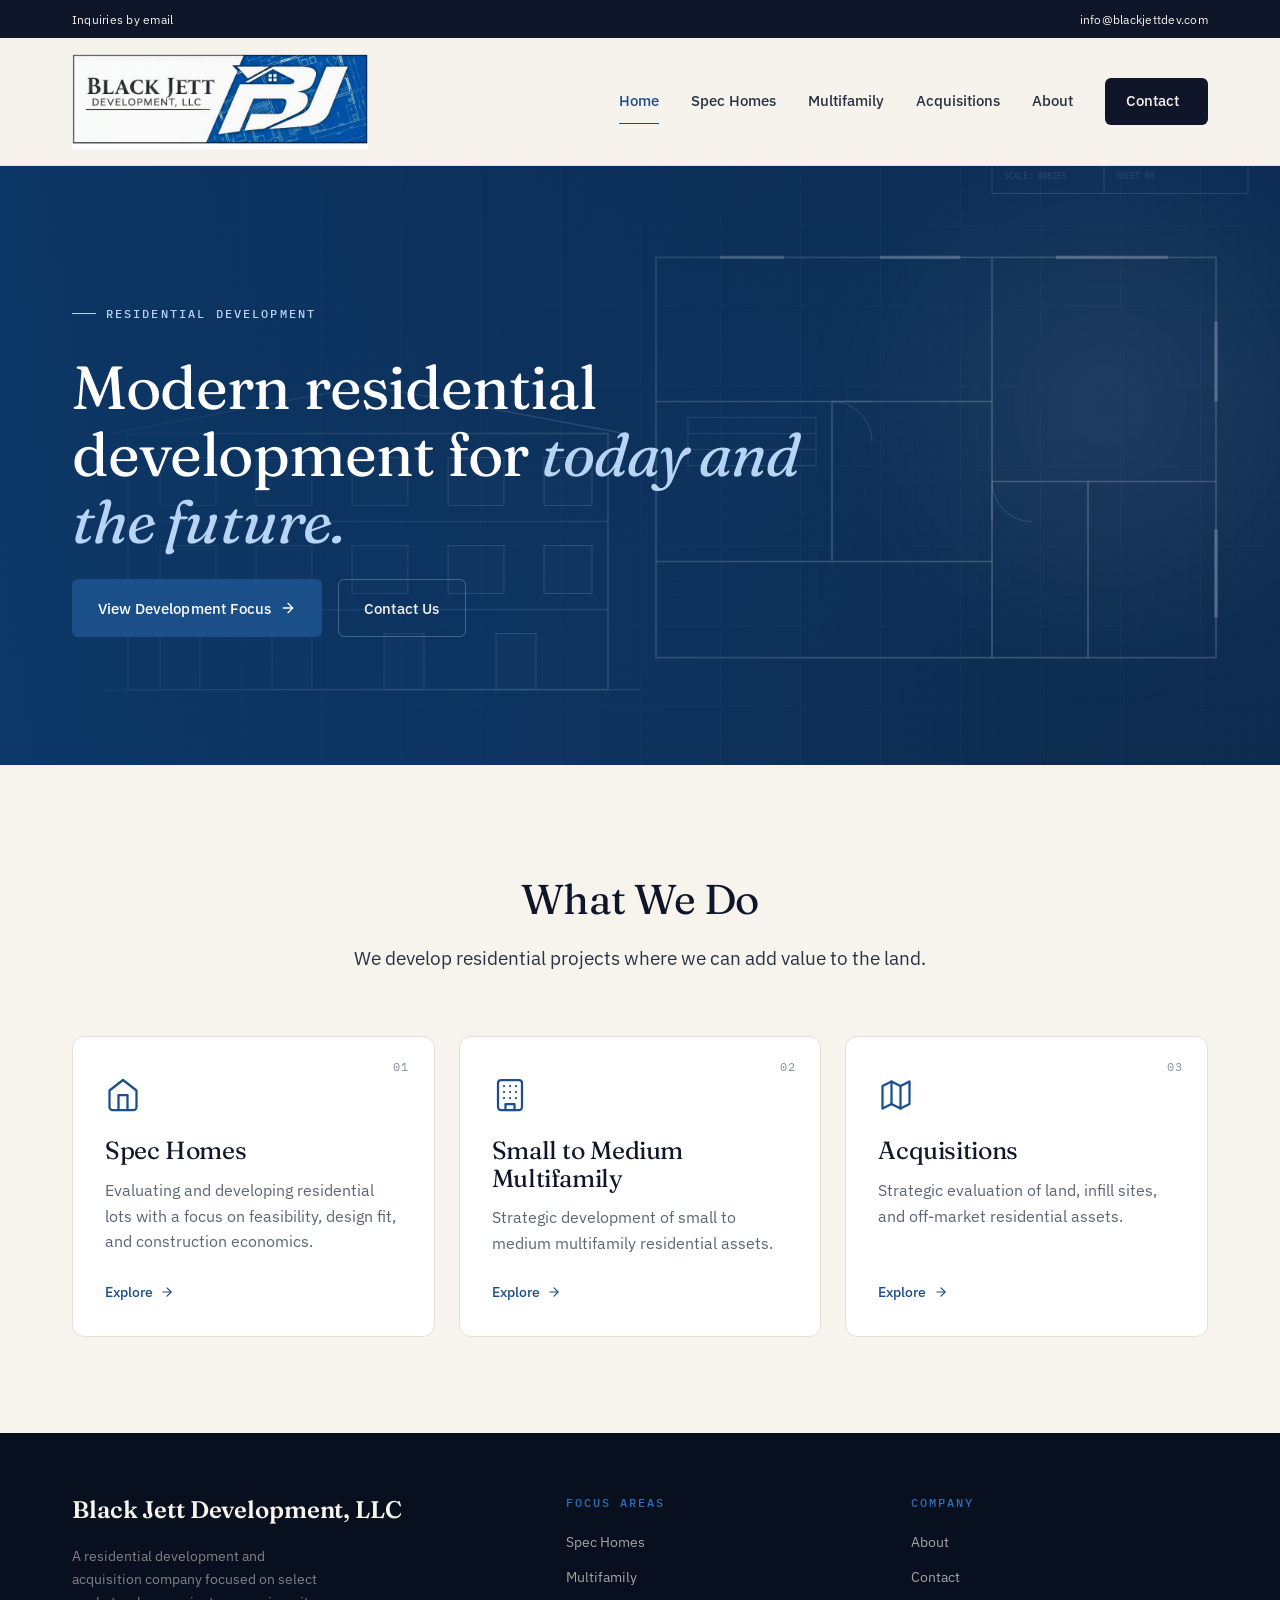
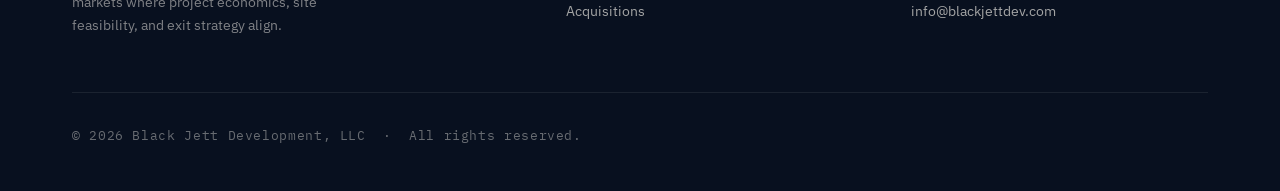
==== commit 31debc49: "Update homepage content" ====
--- a/index.html
+++ b/index.html
@@ -6,7 +6,7 @@
 
   <!-- Primary -->
   <title>Black Jett Development, LLC — Residential Development & Acquisitions</title>
-  <meta name="description" content="Black Jett Development, LLC is a residential development and acquisition company focused on spec homes, small multifamily projects, and strategic property acquisitions in select markets.">
+  <meta name="description" content="Black Jett Development, LLC is a residential development and acquisition company focused on spec homes, small to medium multifamily projects, and strategic property acquisitions in select markets.">
   <meta name="author" content="Black Jett Development, LLC">
   <meta name="theme-color" content="#0F1629">
   <link rel="canonical" href="https://blackjettdev.com/">
@@ -14,7 +14,7 @@
   <!-- Open Graph -->
   <meta property="og:type" content="website">
   <meta property="og:title" content="Black Jett Development, LLC">
-  <meta property="og:description" content="Residential development and acquisition company focused on spec homes, small multifamily projects, and strategic property acquisitions.">
+  <meta property="og:description" content="Residential development and acquisition company focused on spec homes, small to medium multifamily projects, and strategic property acquisitions.">
   <meta property="og:url" content="https://blackjettdev.com/">
   <meta property="og:image" content="https://blackjettdev.com/assets/img/og-image.png">
   <meta property="og:site_name" content="Black Jett Development, LLC">
@@ -22,7 +22,7 @@
   <!-- Twitter -->
   <meta name="twitter:card" content="summary_large_image">
   <meta name="twitter:title" content="Black Jett Development, LLC">
-  <meta name="twitter:description" content="Residential development and acquisition company focused on spec homes, small multifamily, and strategic property acquisitions.">
+  <meta name="twitter:description" content="Residential development and acquisition company focused on spec homes, multifamily, and strategic property acquisitions.">
   <meta name="twitter:image" content="https://blackjettdev.com/assets/img/og-image.png">
 
   <!-- Icons -->
@@ -41,7 +41,7 @@
     "name": "Black Jett Development, LLC",
     "url": "https://blackjettdev.com/",
     "logo": "https://blackjettdev.com/assets/img/bjd-logo.png",
-    "description": "Residential development and acquisition company focused on spec homes, small multifamily projects, and strategic property acquisitions.",
+    "description": "Residential development and acquisition company focused on spec homes, small to medium multifamily projects, and strategic property acquisitions.",
     "areaServed": "United States",
     "address": {
       "@type": "PostalAddress",
@@ -80,10 +80,10 @@
 
       <div class="nav-menu">
         <a href="/" class="is-active">Home</a>
+        <a href="/spec-homes/">Spec Homes</a>
+        <a href="/multifamily/">Multifamily</a>
+        <a href="/acquisitions/">Acquisitions</a>
         <a href="/about/">About</a>
-        <a href="/spec-homes/">Spec Homes</a>
-        <a href="/small-multifamily/">Small Multifamily</a>
-        <a href="/acquisitions/">Acquisitions</a>
         <a href="/contact/" class="nav-cta">Contact
           <svg viewBox="0 0 24 24" fill="none" stroke="currentColor" stroke-width="2" stroke-linecap="round" stroke-linejoin="round" aria-hidden="true"><path d="M5 12h14"/><path d="m12 5 7 7-7 7"/></svg>
         </a>
@@ -98,10 +98,10 @@
     <div class="mobile-menu" id="mobile-menu" data-mobile-menu>
       <div class="container">
         <a href="/" class="is-active">Home</a>
+        <a href="/spec-homes/">Spec Homes</a>
+        <a href="/multifamily/">Multifamily</a>
+        <a href="/acquisitions/">Acquisitions</a>
         <a href="/about/">About</a>
-        <a href="/spec-homes/">Spec Homes</a>
-        <a href="/small-multifamily/">Small Multifamily</a>
-        <a href="/acquisitions/">Acquisitions</a>
         <a href="/contact/">Contact</a>
       </div>
     </div>
@@ -113,11 +113,8 @@
     <section class="hero">
       <div class="container">
         <div class="hero-content">
-          <p class="eyebrow hero-eyebrow">Select Markets &middot; Residential Development</p>
-          <h1>Residential development built on <em>practical execution.</em></h1>
-          <p class="hero-lede">
-            Black Jett Development, LLC focuses on spec home development, small multifamily projects, and strategic property acquisitions. We pursue projects where land, design, construction economics, and exit strategy align.
-          </p>
+          <p class="eyebrow hero-eyebrow">Residential Development</p>
+          <h1>Modern residential development for <em>today and the future.</em></h1>
           <div class="hero-actions">
             <a href="/about/" class="btn btn--primary">
               View Development Focus
@@ -127,22 +124,15 @@
           </div>
         </div>
       </div>
-
-      <div class="hero-meta" aria-hidden="true">
-        <span class="meta-line">— Spec Homes</span>
-        <span class="meta-line">— Small Multifamily 5–20 Units</span>
-        <span class="meta-line">— Land &amp; Asset Acquisitions</span>
-      </div>
     </section>
 
-    <!-- ============== Areas of Expertise ============================== -->
+    <!-- ============== What We Do ============================== -->
     <section class="section section--blueprint-grid">
       <div class="container">
         <header class="section-head section-head--center">
-          <p class="eyebrow">Our Core Focus</p>
-          <h2>Areas of Expertise</h2>
+          <h2>What We Do</h2>
           <p class="lede">
-            We maintain a focused development lane to ensure practical execution and economic viability in every project.
+            We develop residential projects where we can add value to the land.
           </p>
         </header>
 
@@ -156,12 +146,12 @@
             <span class="arrow">Explore <svg viewBox="0 0 24 24" fill="none" stroke="currentColor" stroke-width="2" stroke-linecap="round" stroke-linejoin="round"><path d="M5 12h14"/><path d="m12 5 7 7-7 7"/></svg></span>
           </a>
 
-          <a href="/small-multifamily/" class="focus-card">
+          <a href="/multifamily/" class="focus-card">
             <div class="icon" aria-hidden="true">
               <svg viewBox="0 0 24 24" fill="none" stroke="currentColor" stroke-width="1.5" stroke-linecap="round" stroke-linejoin="round"><rect width="16" height="20" x="4" y="2" rx="2"/><path d="M9 22v-4h6v4"/><path d="M8 6h.01"/><path d="M16 6h.01"/><path d="M12 6h.01"/><path d="M12 10h.01"/><path d="M12 14h.01"/><path d="M16 10h.01"/><path d="M16 14h.01"/><path d="M8 10h.01"/><path d="M8 14h.01"/></svg>
             </div>
-            <h3>Small Multifamily</h3>
-            <p>Professional execution and disciplined underwriting in 5–20 unit residential developments.</p>
+            <h3>Small to Medium Multifamily</h3>
+            <p>Strategic development of small to medium multifamily residential assets.</p>
             <span class="arrow">Explore <svg viewBox="0 0 24 24" fill="none" stroke="currentColor" stroke-width="2" stroke-linecap="round" stroke-linejoin="round"><path d="M5 12h14"/><path d="m12 5 7 7-7 7"/></svg></span>
           </a>
 
@@ -177,42 +167,6 @@
       </div>
     </section>
 
-    <!-- ============== Development Lens ============================== -->
-    <section class="section section--paper">
-      <div class="container">
-        <header class="section-head section-head--center">
-          <p class="eyebrow">Development Lens</p>
-          <h2>What we underwrite for.</h2>
-          <p class="lede">
-            Black Jett Development reviews opportunities based on site access, zoning, utility availability, title condition, construction cost, resale potential, and project-level exit strategy.
-          </p>
-        </header>
-
-        <div class="criteria-grid">
-          <article class="criteria">
-            <span class="num">01 / Site</span>
-            <h4>Site Feasibility</h4>
-            <p>Practical evaluation of topography, access, and zoning requirements to ensure a viable path to development.</p>
-          </article>
-          <article class="criteria">
-            <span class="num">02 / Build</span>
-            <h4>Construction Economics</h4>
-            <p>Disciplined cost modeling and streamlined operations to maintain margins and mitigate build risk.</p>
-          </article>
-          <article class="criteria">
-            <span class="num">03 / Exit</span>
-            <h4>Exit Strategy</h4>
-            <p>Stabilization or resale potential is evaluated comprehensively before any capital is deployed.</p>
-          </article>
-          <article class="criteria">
-            <span class="num">04 / Capital</span>
-            <h4>Capital Discipline</h4>
-            <p>Conservative underwriting standards protect development timelines and overall operational stability.</p>
-          </article>
-        </div>
-      </div>
-    </section>
-
   </main>
 
   <!-- ============== Footer ============================== -->
@@ -229,7 +183,7 @@
           <h5>Focus Areas</h5>
           <ul>
             <li><a href="/spec-homes/">Spec Homes</a></li>
-            <li><a href="/small-multifamily/">Small Multifamily</a></li>
+            <li><a href="/multifamily/">Multifamily</a></li>
             <li><a href="/acquisitions/">Acquisitions</a></li>
           </ul>
         </div>
@@ -244,7 +198,7 @@
       </div>
       <div class="footer-bottom">
         <p>&copy; <span data-year>2026</span> Black Jett Development, LLC &nbsp;·&nbsp; All rights reserved.</p>
-        <p>Select Markets</p>
+        
       </div>
     </div>
   </footer>
--- a/assets/css/styles.css
+++ b/assets/css/styles.css
@@ -181,7 +181,12 @@
   font-size: 17px;
   line-height: 1.65;
   color: var(--ink);
-  background: var(--bone);
+  background-color: #f3f0e6;
+  background-image:
+    linear-gradient(rgba(27, 79, 138, 0.06) 1px, transparent 1px),
+    linear-gradient(to right, rgba(27, 79, 138, 0.06) 1px, transparent 1px);
+  background-size: 24px 24px, 24px 24px;
+  background-position: 0 0, 0 0;
   -webkit-font-smoothing: antialiased;
   -moz-osx-font-smoothing: grayscale;
   display: flex;
@@ -287,9 +292,24 @@
 }
 
 .section--bone { background: var(--bone); }
-.section--paper { background: var(--paper); }
-.section--ink { background: var(--ink); color: var(--paper); }
-.section--ink h1, .section--ink h2, .section--ink h3, .section--ink h4 { color: var(--paper); }
+.section--paper {
+  background-color: #f3f0e6;
+  background-image:
+    linear-gradient(rgba(27, 79, 138, 0.05) 1px, transparent 1px),
+    linear-gradient(to right, rgba(27, 79, 138, 0.05) 1px, transparent 1px);
+  background-size: 24px 24px, 24px 24px;
+}
+.section--ink {
+  background-color: #fafaf3;
+  background-image:
+    linear-gradient(rgba(27, 79, 138, 0.06) 1px, transparent 1px),
+    linear-gradient(to right, rgba(27, 79, 138, 0.06) 1px, transparent 1px);
+  background-size: 28px 28px, 28px 28px;
+  color: var(--ink);
+  border-top: 1px solid var(--line);
+  border-bottom: 1px solid var(--line);
+}
+.section--ink h1, .section--ink h2, .section--ink h3, .section--ink h4 { color: var(--ink); }
 
 /* Subtle blueprint grid background — recurring motif tied to the logo */
 .section--blueprint-grid {
@@ -351,12 +371,12 @@
 }
 .brand:hover { opacity: 0.85; }
 .brand img {
-  height: 44px;
+  height: 81px;
   width: auto;
   object-fit: contain;
 }
 @media (min-width: 768px) {
-  .brand img { height: 52px; }
+  .brand img { height: 95px; }
 }
 
 .nav-menu {
@@ -443,7 +463,12 @@
   position: relative;
   padding: var(--space-24) 0 var(--space-20);
   overflow: hidden;
-  background: var(--ink);
+  background-color: #0d3a6b;
+  background-image:
+    linear-gradient(135deg, rgba(8,32,68,0.72) 0%, rgba(13,58,107,0.45) 55%, rgba(13,58,107,0.25) 100%),
+    url("/assets/img/blueprints/home.svg");
+  background-size: cover, cover;
+  background-position: center, center;
   color: var(--bone);
 }
 @media (min-width: 768px) {
@@ -454,13 +479,10 @@
   content: '';
   position: absolute;
   inset: 0;
-  background-image:
-    linear-gradient(to right, rgba(255,255,255,0.04) 1px, transparent 1px),
-    linear-gradient(to bottom, rgba(255,255,255,0.04) 1px, transparent 1px);
-  background-size: 64px 64px;
-  mask-image: radial-gradient(ellipse at 70% 30%, black 0%, transparent 75%);
-  -webkit-mask-image: radial-gradient(ellipse at 70% 30%, black 0%, transparent 75%);
+  background:
+    linear-gradient(to right, rgba(13,58,107,0.85) 0%, rgba(13,58,107,0.4) 45%, transparent 80%);
   pointer-events: none;
+  z-index: 1;
 }
 
 .hero::after {
@@ -470,9 +492,10 @@
   right: -10%;
   width: 600px;
   height: 600px;
-  background: radial-gradient(circle, rgba(27,79,138,0.35), transparent 65%);
+  background: radial-gradient(circle, rgba(255,255,255,0.08), transparent 65%);
   pointer-events: none;
   filter: blur(40px);
+  z-index: 1;
 }
 
 .hero-content {
@@ -489,21 +512,21 @@
 .hero h1 em {
   font-style: italic;
   font-weight: 400;
-  color: var(--blueprint-light);
+  color: #b8d4f5;
 }
 
 .hero-lede {
   font-size: 1.15rem;
   line-height: 1.65;
-  color: rgba(247, 244, 237, 0.78);
+  color: rgba(247, 244, 237, 0.85);
   margin-bottom: var(--space-10);
   max-width: 620px;
 }
 
 .hero-eyebrow {
-  color: var(--blueprint-light);
-}
-.hero-eyebrow::before { background: var(--blueprint-light); }
+  color: #b8d4f5;
+}
+.hero-eyebrow::before { background: #b8d4f5; }
 
 .hero-actions {
   display: flex;
@@ -784,23 +807,31 @@
 
 /* ------- Page header (interior pages) ----------------------- */
 .page-head {
-  background: var(--ink);
+  background-color: #0d3a6b;
   color: var(--bone);
   padding: var(--space-20) 0 var(--space-16);
   position: relative;
   overflow: hidden;
-}
+  background-image:
+    linear-gradient(135deg, rgba(8,32,68,0.78) 0%, rgba(13,58,107,0.52) 55%, rgba(13,58,107,0.32) 100%),
+    url("/assets/img/blueprints/about.svg");
+  background-size: cover, cover;
+  background-position: center, center;
+}
+/* Page-specific blueprints */
+body[data-page="about"] .page-head        { background-image: linear-gradient(135deg, rgba(8,32,68,0.78) 0%, rgba(13,58,107,0.52) 55%, rgba(13,58,107,0.32) 100%), url("/assets/img/blueprints/about.svg"); }
+body[data-page="spec-homes"] .page-head   { background-image: linear-gradient(135deg, rgba(8,32,68,0.78) 0%, rgba(13,58,107,0.52) 55%, rgba(13,58,107,0.32) 100%), url("/assets/img/blueprints/spec-homes.svg"); }
+body[data-page="multifamily"] .page-head  { background-image: linear-gradient(135deg, rgba(8,32,68,0.78) 0%, rgba(13,58,107,0.52) 55%, rgba(13,58,107,0.32) 100%), url("/assets/img/blueprints/multifamily.svg"); }
+body[data-page="acquisitions"] .page-head { background-image: linear-gradient(135deg, rgba(8,32,68,0.78) 0%, rgba(13,58,107,0.52) 55%, rgba(13,58,107,0.32) 100%), url("/assets/img/blueprints/acquisitions.svg"); }
+body[data-page="contact"] .page-head      { background-image: linear-gradient(135deg, rgba(8,32,68,0.78) 0%, rgba(13,58,107,0.52) 55%, rgba(13,58,107,0.32) 100%), url("/assets/img/blueprints/contact.svg"); }
+
 .page-head::before {
   content: '';
   position: absolute;
   inset: 0;
-  background-image:
-    linear-gradient(to right, rgba(255,255,255,0.04) 1px, transparent 1px),
-    linear-gradient(to bottom, rgba(255,255,255,0.04) 1px, transparent 1px);
-  background-size: 64px 64px;
-  mask-image: linear-gradient(to bottom, black 0%, transparent 100%);
-  -webkit-mask-image: linear-gradient(to bottom, black 0%, transparent 100%);
+  background: linear-gradient(to right, rgba(13,58,107,0.65) 0%, rgba(13,58,107,0.25) 60%, transparent 100%);
   pointer-events: none;
+  z-index: 1;
 }
 .page-head .container { position: relative; z-index: 2; }
 .page-head .crumb {
@@ -808,10 +839,10 @@
   font-size: 0.72rem;
   letter-spacing: 0.18em;
   text-transform: uppercase;
-  color: rgba(247, 244, 237, 0.5);
+  color: rgba(247, 244, 237, 0.65);
   margin-bottom: var(--space-5);
 }
-.page-head .crumb a { color: rgba(247, 244, 237, 0.5); }
+.page-head .crumb a { color: rgba(247, 244, 237, 0.65); }
 .page-head .crumb a:hover { color: var(--paper); }
 .page-head h1 {
   color: var(--paper);
@@ -820,11 +851,11 @@
 }
 .page-head h1 em {
   font-style: italic;
-  color: var(--blueprint-light);
+  color: #b8d4f5;
   font-weight: 400;
 }
 .page-head .deck {
-  color: rgba(247, 244, 237, 0.7);
+  color: rgba(247, 244, 237, 0.85);
   font-size: 1.15rem;
   margin-top: var(--space-5);
   max-width: 640px;
@@ -874,19 +905,21 @@
 
 /* ------- Feature panel (Multifamily darker block) ----------- */
 .feature-panel {
-  background: var(--ink);
-  color: var(--bone);
+  background: rgba(255,255,255,0.7);
+  backdrop-filter: blur(2px);
+  color: var(--ink);
   padding: var(--space-10);
   border-radius: var(--radius-lg);
-  border: 1px solid rgba(255,255,255,0.06);
+  border: 1px solid var(--line);
+  box-shadow: 0 1px 0 rgba(15, 22, 41, 0.04), 0 8px 24px -12px rgba(15, 22, 41, 0.08);
   position: relative;
 }
 .feature-panel + .feature-panel { margin-top: var(--space-6); }
 .feature-panel h4 {
   font-family: var(--font-display);
-  font-weight: 400;
+  font-weight: 500;
   font-size: 1.5rem;
-  color: var(--paper);
+  color: var(--ink);
   margin-bottom: var(--space-2);
   display: flex;
   align-items: center;
@@ -895,10 +928,10 @@
 .feature-panel h4 .icon {
   width: 28px;
   height: 28px;
-  color: var(--blueprint-light);
+  color: var(--blueprint);
 }
 .feature-panel > p {
-  color: rgba(247,244,237,0.7);
+  color: var(--slate);
   font-size: 1rem;
   margin-bottom: var(--space-8);
   max-width: 56ch;
@@ -915,25 +948,25 @@
 @media (min-width: 1100px) { .feature-list { grid-template-columns: repeat(3, 1fr); } }
 .feature-list li {
   padding-top: var(--space-5);
-  border-top: 1px solid rgba(247, 244, 237, 0.1);
+  border-top: 1px solid var(--line);
 }
 .feature-list .icon {
   width: 22px;
   height: 22px;
-  color: var(--blueprint-light);
+  color: var(--blueprint);
   margin-bottom: var(--space-4);
 }
 .feature-list h5 {
   margin: 0 0 0.5rem;
   font-family: var(--font-body);
   font-size: 1rem;
-  font-weight: 500;
-  color: var(--paper);
+  font-weight: 600;
+  color: var(--ink);
 }
 .feature-list p {
   margin: 0;
   font-size: 0.9rem;
-  color: rgba(247, 244, 237, 0.6);
+  color: var(--slate);
   line-height: 1.6;
 }
 
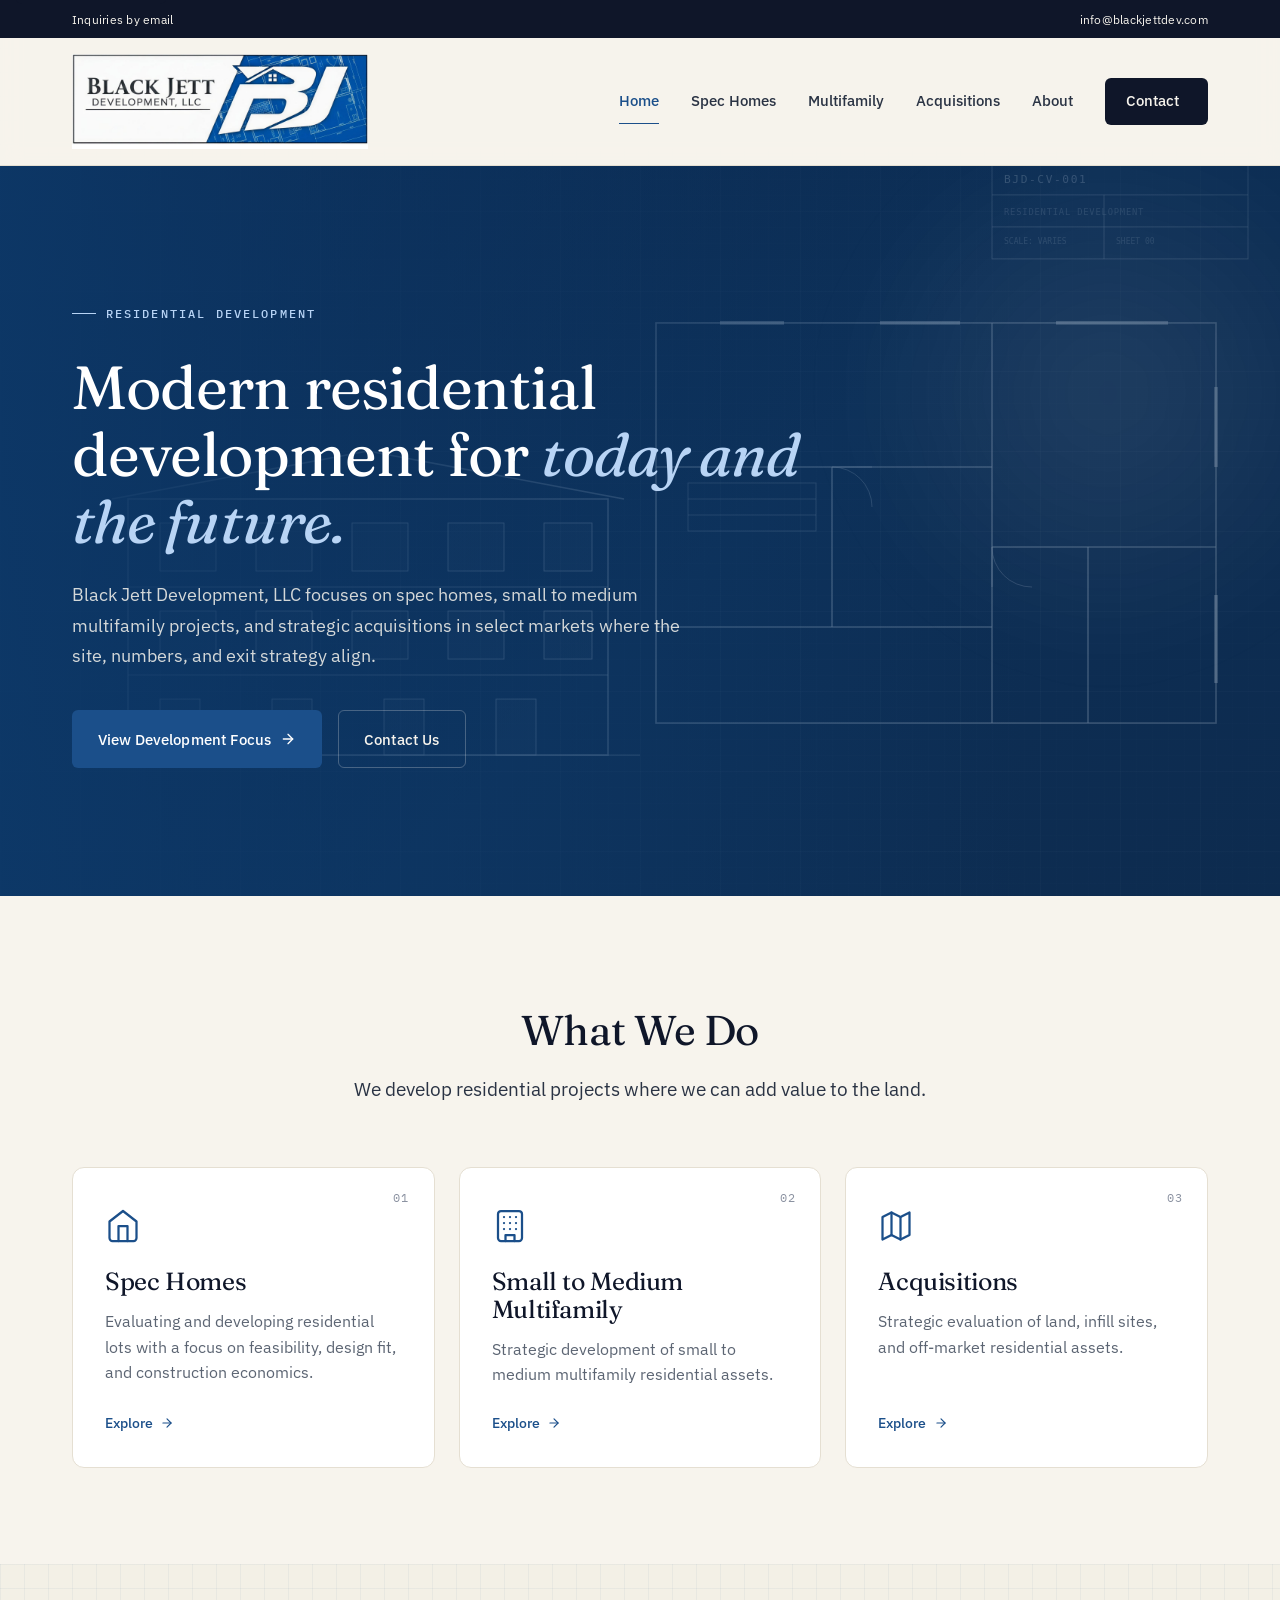
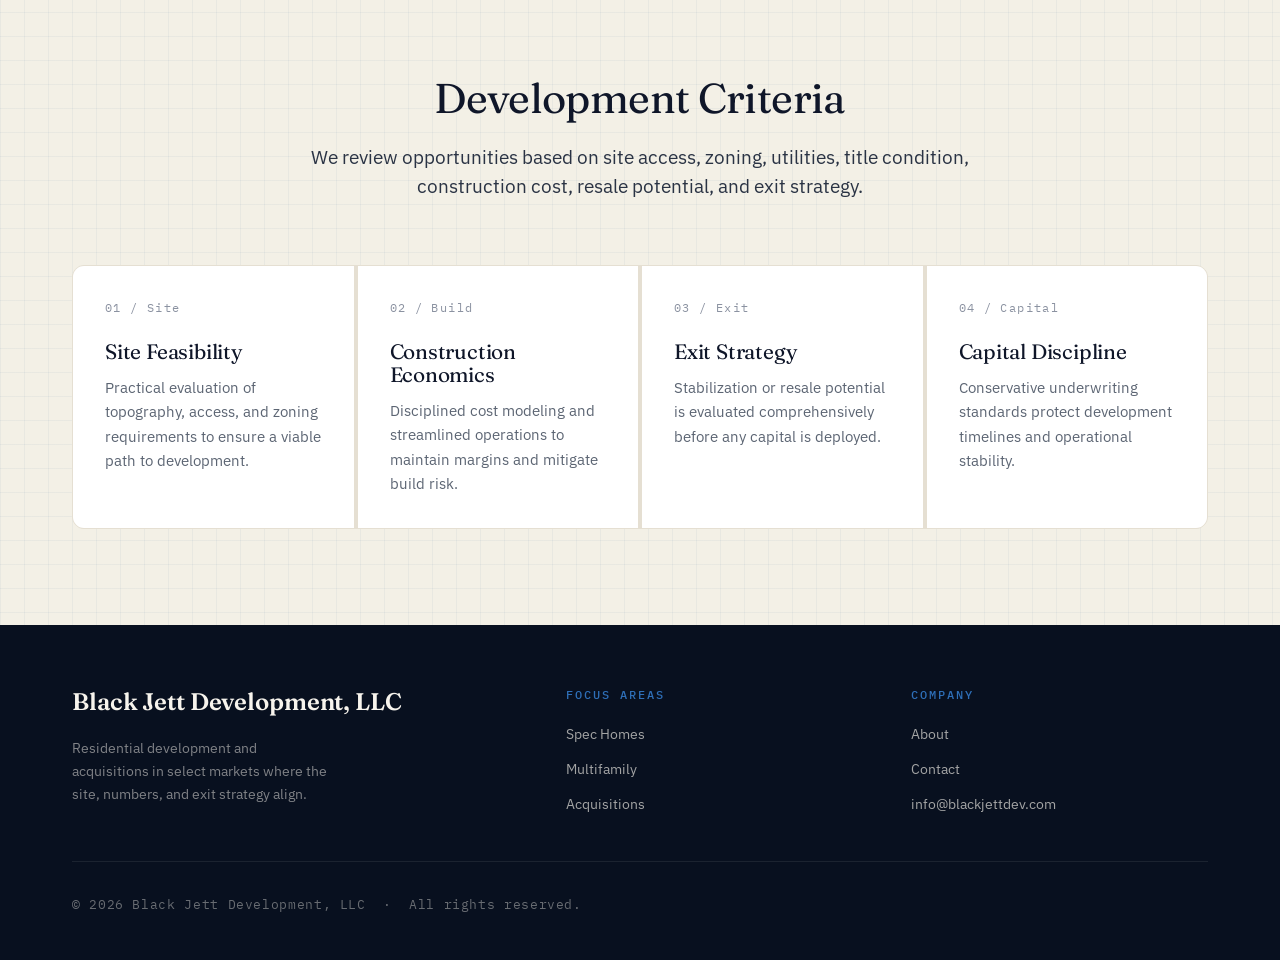
==== commit bdbb2454: "Full site update" ====
--- a/index.html
+++ b/index.html
@@ -14,7 +14,7 @@
   <!-- Open Graph -->
   <meta property="og:type" content="website">
   <meta property="og:title" content="Black Jett Development, LLC">
-  <meta property="og:description" content="Residential development and acquisition company focused on spec homes, small to medium multifamily projects, and strategic property acquisitions.">
+  <meta property="og:description" content="Spec homes, small to medium multifamily, and strategic acquisitions in select markets.">
   <meta property="og:url" content="https://blackjettdev.com/">
   <meta property="og:image" content="https://blackjettdev.com/assets/img/og-image.png">
   <meta property="og:site_name" content="Black Jett Development, LLC">
@@ -22,7 +22,7 @@
   <!-- Twitter -->
   <meta name="twitter:card" content="summary_large_image">
   <meta name="twitter:title" content="Black Jett Development, LLC">
-  <meta name="twitter:description" content="Residential development and acquisition company focused on spec homes, multifamily, and strategic property acquisitions.">
+  <meta name="twitter:description" content="Spec homes, small to medium multifamily, and strategic acquisitions in select markets.">
   <meta name="twitter:image" content="https://blackjettdev.com/assets/img/og-image.png">
 
   <!-- Icons -->
@@ -115,6 +115,9 @@
         <div class="hero-content">
           <p class="eyebrow hero-eyebrow">Residential Development</p>
           <h1>Modern residential development for <em>today and the future.</em></h1>
+          <p class="hero-lede">
+            Black Jett Development, LLC focuses on spec homes, small to medium multifamily projects, and strategic acquisitions in select markets where the site, numbers, and exit strategy align.
+          </p>
           <div class="hero-actions">
             <a href="/about/" class="btn btn--primary">
               View Development Focus
@@ -167,6 +170,41 @@
       </div>
     </section>
 
+    <!-- ============== Development Criteria ============================== -->
+    <section class="section section--paper">
+      <div class="container">
+        <header class="section-head section-head--center">
+          <h2>Development Criteria</h2>
+          <p class="lede">
+            We review opportunities based on site access, zoning, utilities, title condition, construction cost, resale potential, and exit strategy.
+          </p>
+        </header>
+
+        <div class="criteria-grid">
+          <article class="criteria">
+            <span class="num">01 / Site</span>
+            <h4>Site Feasibility</h4>
+            <p>Practical evaluation of topography, access, and zoning requirements to ensure a viable path to development.</p>
+          </article>
+          <article class="criteria">
+            <span class="num">02 / Build</span>
+            <h4>Construction Economics</h4>
+            <p>Disciplined cost modeling and streamlined operations to maintain margins and mitigate build risk.</p>
+          </article>
+          <article class="criteria">
+            <span class="num">03 / Exit</span>
+            <h4>Exit Strategy</h4>
+            <p>Stabilization or resale potential is evaluated comprehensively before any capital is deployed.</p>
+          </article>
+          <article class="criteria">
+            <span class="num">04 / Capital</span>
+            <h4>Capital Discipline</h4>
+            <p>Conservative underwriting standards protect development timelines and operational stability.</p>
+          </article>
+        </div>
+      </div>
+    </section>
+
   </main>
 
   <!-- ============== Footer ============================== -->
@@ -177,7 +215,7 @@
           <a href="/" class="footer-wordmark" aria-label="Black Jett Development, LLC — Home">
             <span class="wm-name">Black Jett Development, LLC</span>
           </a>
-          <p>A residential development and acquisition company focused on select markets where project economics, site feasibility, and exit strategy align.</p>
+          <p>Residential development and acquisitions in select markets where the site, numbers, and exit strategy align.</p>
         </div>
         <div class="footer-col">
           <h5>Focus Areas</h5>
--- a/assets/css/styles.css
+++ b/assets/css/styles.css
@@ -1115,14 +1115,24 @@
 .info-block a { color: var(--paper); border-bottom: 1px solid rgba(247,244,237,0.3); transition: all var(--duration) var(--ease); }
 .info-block a:hover { color: var(--blueprint-light); border-bottom-color: var(--blueprint-light); }
 
+/* Email block — prominent treatment */
+.info-block--email .email-prominent {
+  font-size: 1.35rem;
+  font-weight: 500;
+  letter-spacing: -0.01em;
+  margin: 0;
+}
+.info-block--email .email-prominent a {
+  color: var(--paper);
+  border-bottom-width: 1px;
+}
+
 .contact-paths {
   padding: var(--space-12) var(--space-10);
   background: var(--paper);
-}
-.contact-paths h3 {
-  font-family: var(--font-display);
-  font-weight: 400;
-  margin-bottom: var(--space-8);
+  display: flex;
+  flex-direction: column;
+  justify-content: center;
 }
 .path-link {
   display: block;
@@ -1140,16 +1150,17 @@
   display: flex;
   justify-content: space-between;
   align-items: center;
-  margin-bottom: 0.4rem;
+  margin: 0;
   color: var(--ink);
   font-family: var(--font-body);
   font-size: 1.05rem;
   font-weight: 500;
 }
+.path-link--simple h4 { margin: 0; }
 .path-link h4 svg { width: 18px; height: 18px; color: var(--slate-light); transition: all var(--duration) var(--ease); }
 .path-link:hover h4 { color: var(--blueprint); }
 .path-link:hover h4 svg { color: var(--blueprint); transform: translateX(4px); }
-.path-link p { margin: 0; font-size: 0.9rem; color: var(--slate); }
+.path-link p { margin: 0.4rem 0 0; font-size: 0.9rem; color: var(--slate); }
 
 /* ------- Footer --------------------------------------------- */
 .site-footer {
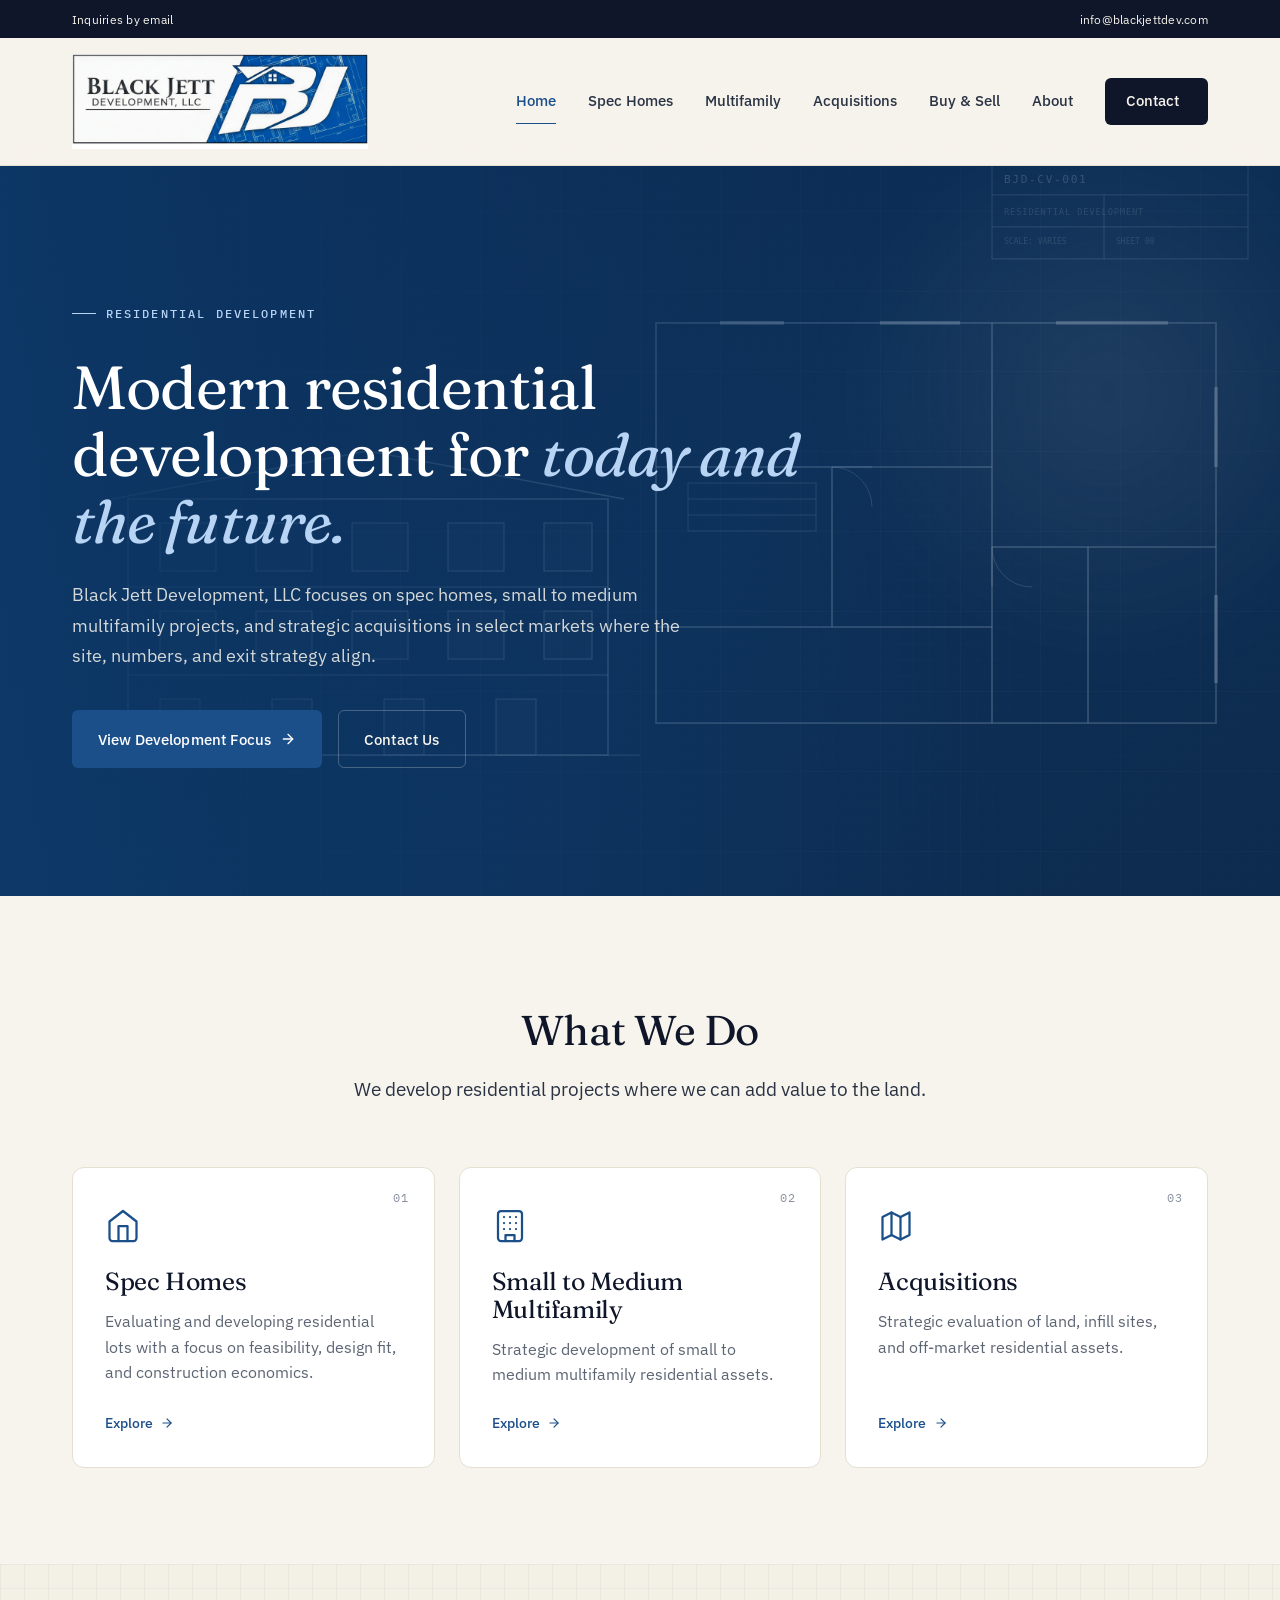
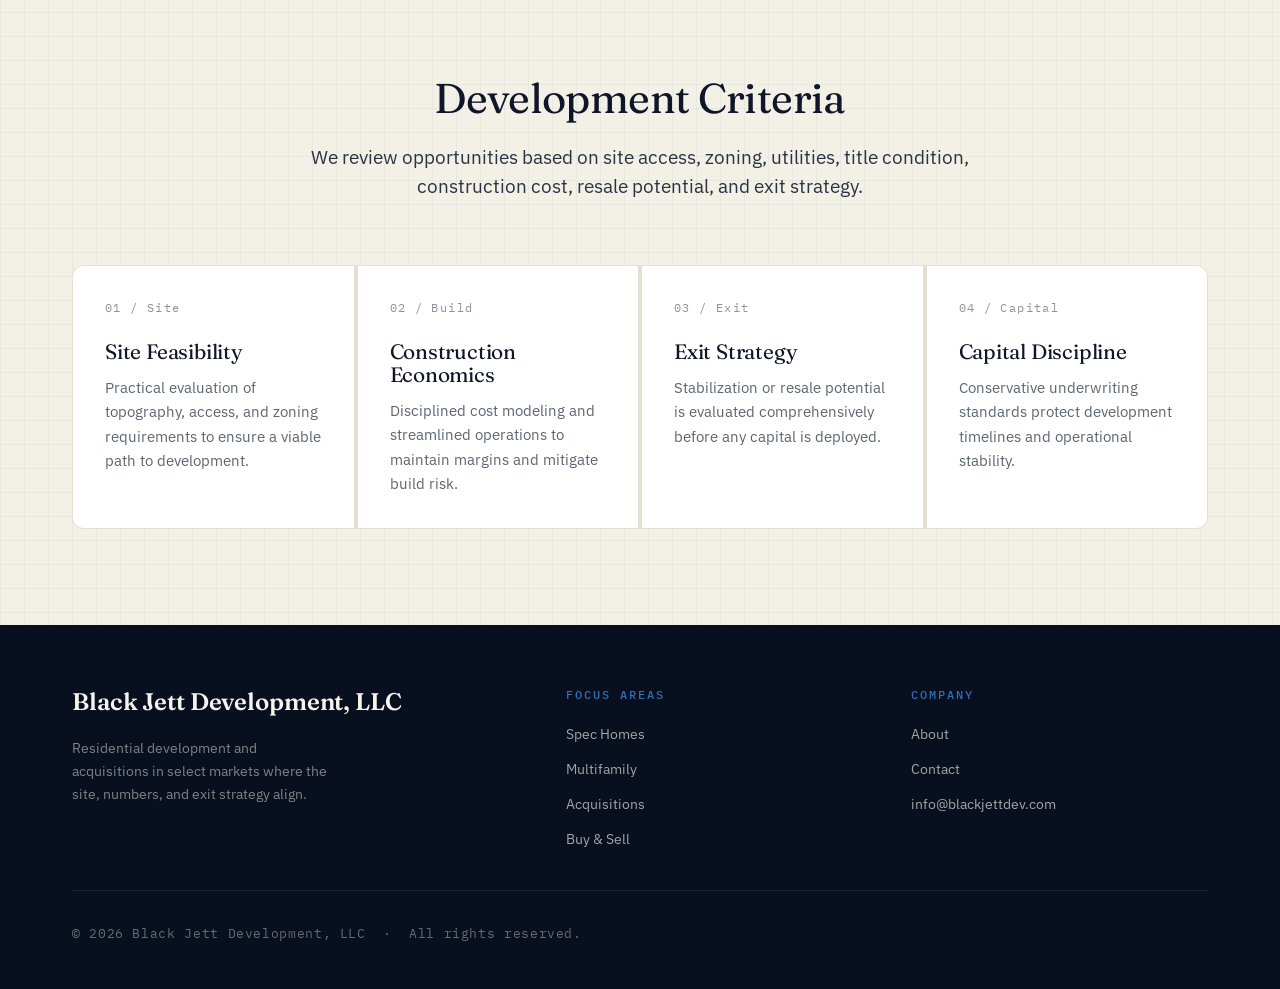
==== commit d7fa8192: "Add Buy and Sell page linking seller/buyer/properties subdomains New /buy-sell/ page (in nav after A" ====
--- a/index.html
+++ b/index.html
@@ -83,6 +83,7 @@
         <a href="/spec-homes/">Spec Homes</a>
         <a href="/multifamily/">Multifamily</a>
         <a href="/acquisitions/">Acquisitions</a>
+        <a href="/buy-sell/">Buy &amp; Sell</a>
         <a href="/about/">About</a>
         <a href="/contact/" class="nav-cta">Contact
           <svg viewBox="0 0 24 24" fill="none" stroke="currentColor" stroke-width="2" stroke-linecap="round" stroke-linejoin="round" aria-hidden="true"><path d="M5 12h14"/><path d="m12 5 7 7-7 7"/></svg>
@@ -101,6 +102,7 @@
         <a href="/spec-homes/">Spec Homes</a>
         <a href="/multifamily/">Multifamily</a>
         <a href="/acquisitions/">Acquisitions</a>
+        <a href="/buy-sell/">Buy &amp; Sell</a>
         <a href="/about/">About</a>
         <a href="/contact/">Contact</a>
       </div>
@@ -223,6 +225,7 @@
             <li><a href="/spec-homes/">Spec Homes</a></li>
             <li><a href="/multifamily/">Multifamily</a></li>
             <li><a href="/acquisitions/">Acquisitions</a></li>
+            <li><a href="/buy-sell/">Buy &amp; Sell</a></li>
           </ul>
         </div>
         <div class="footer-col">
